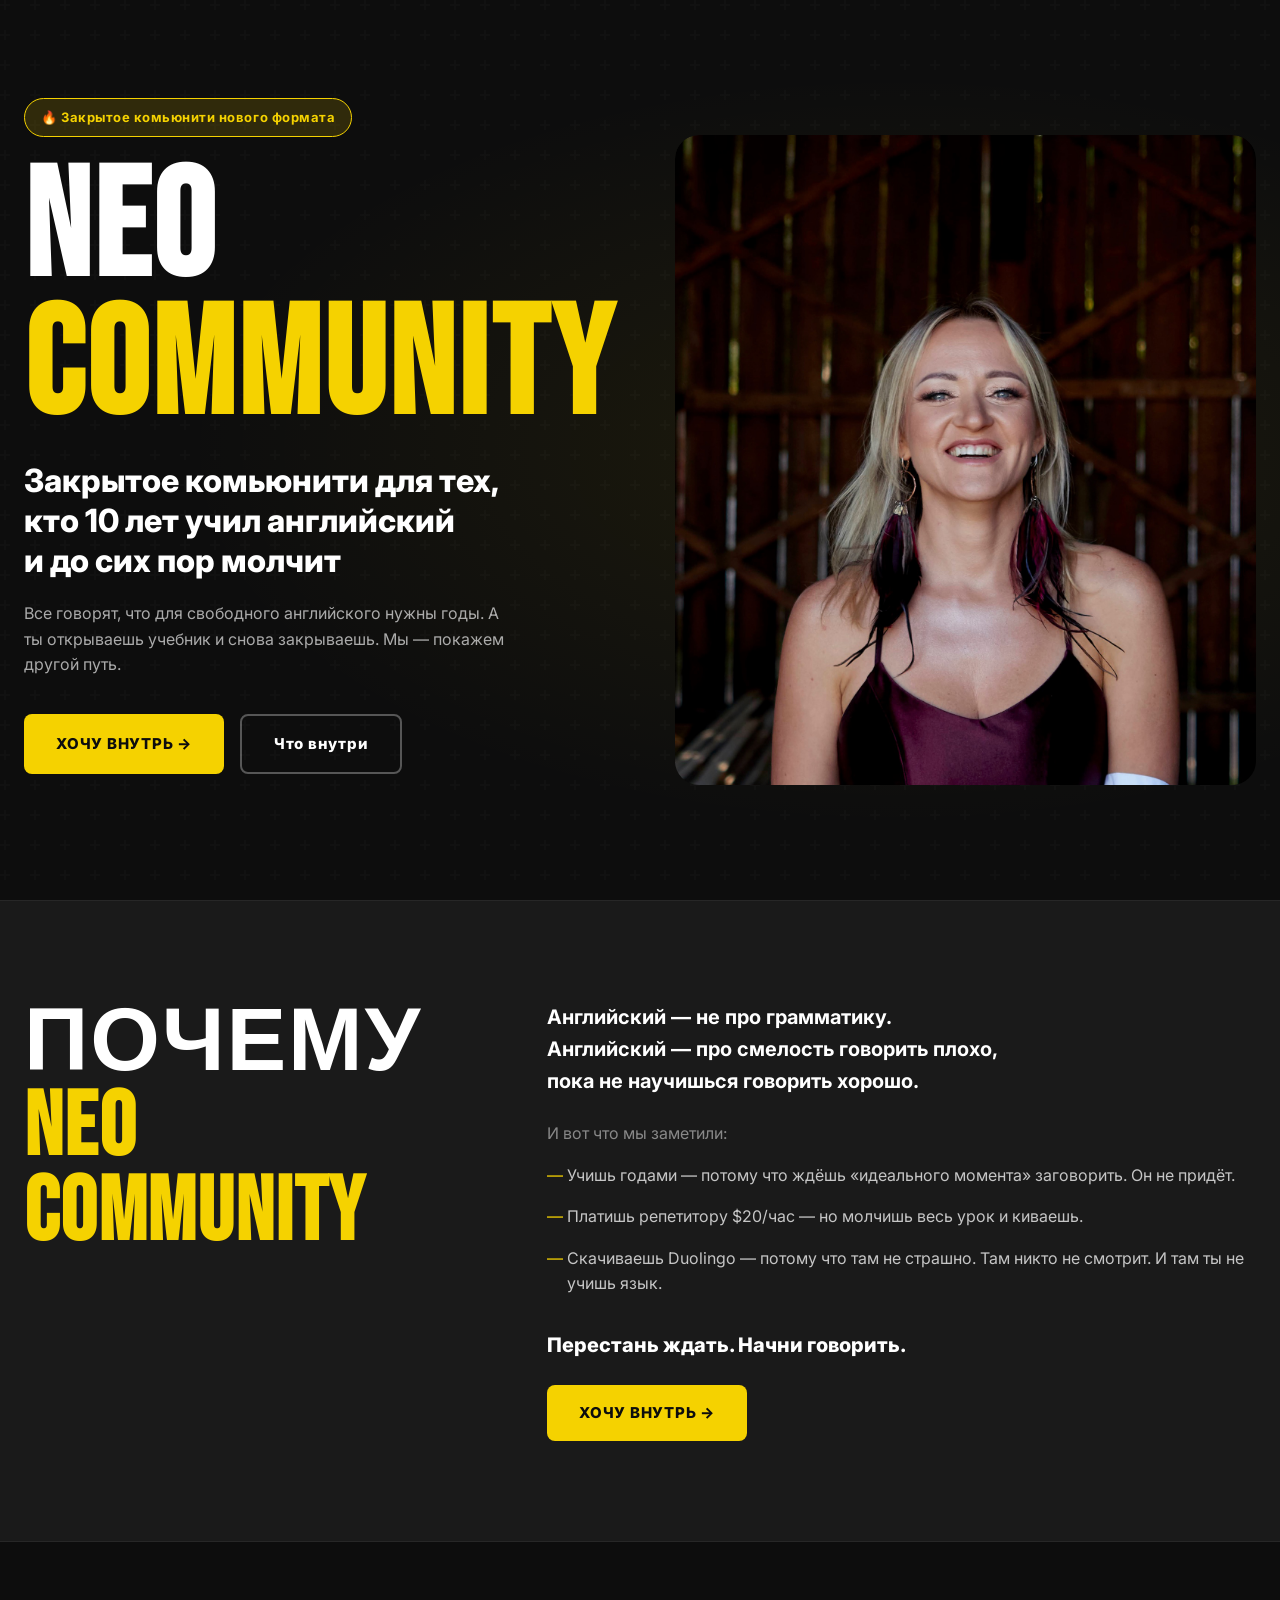
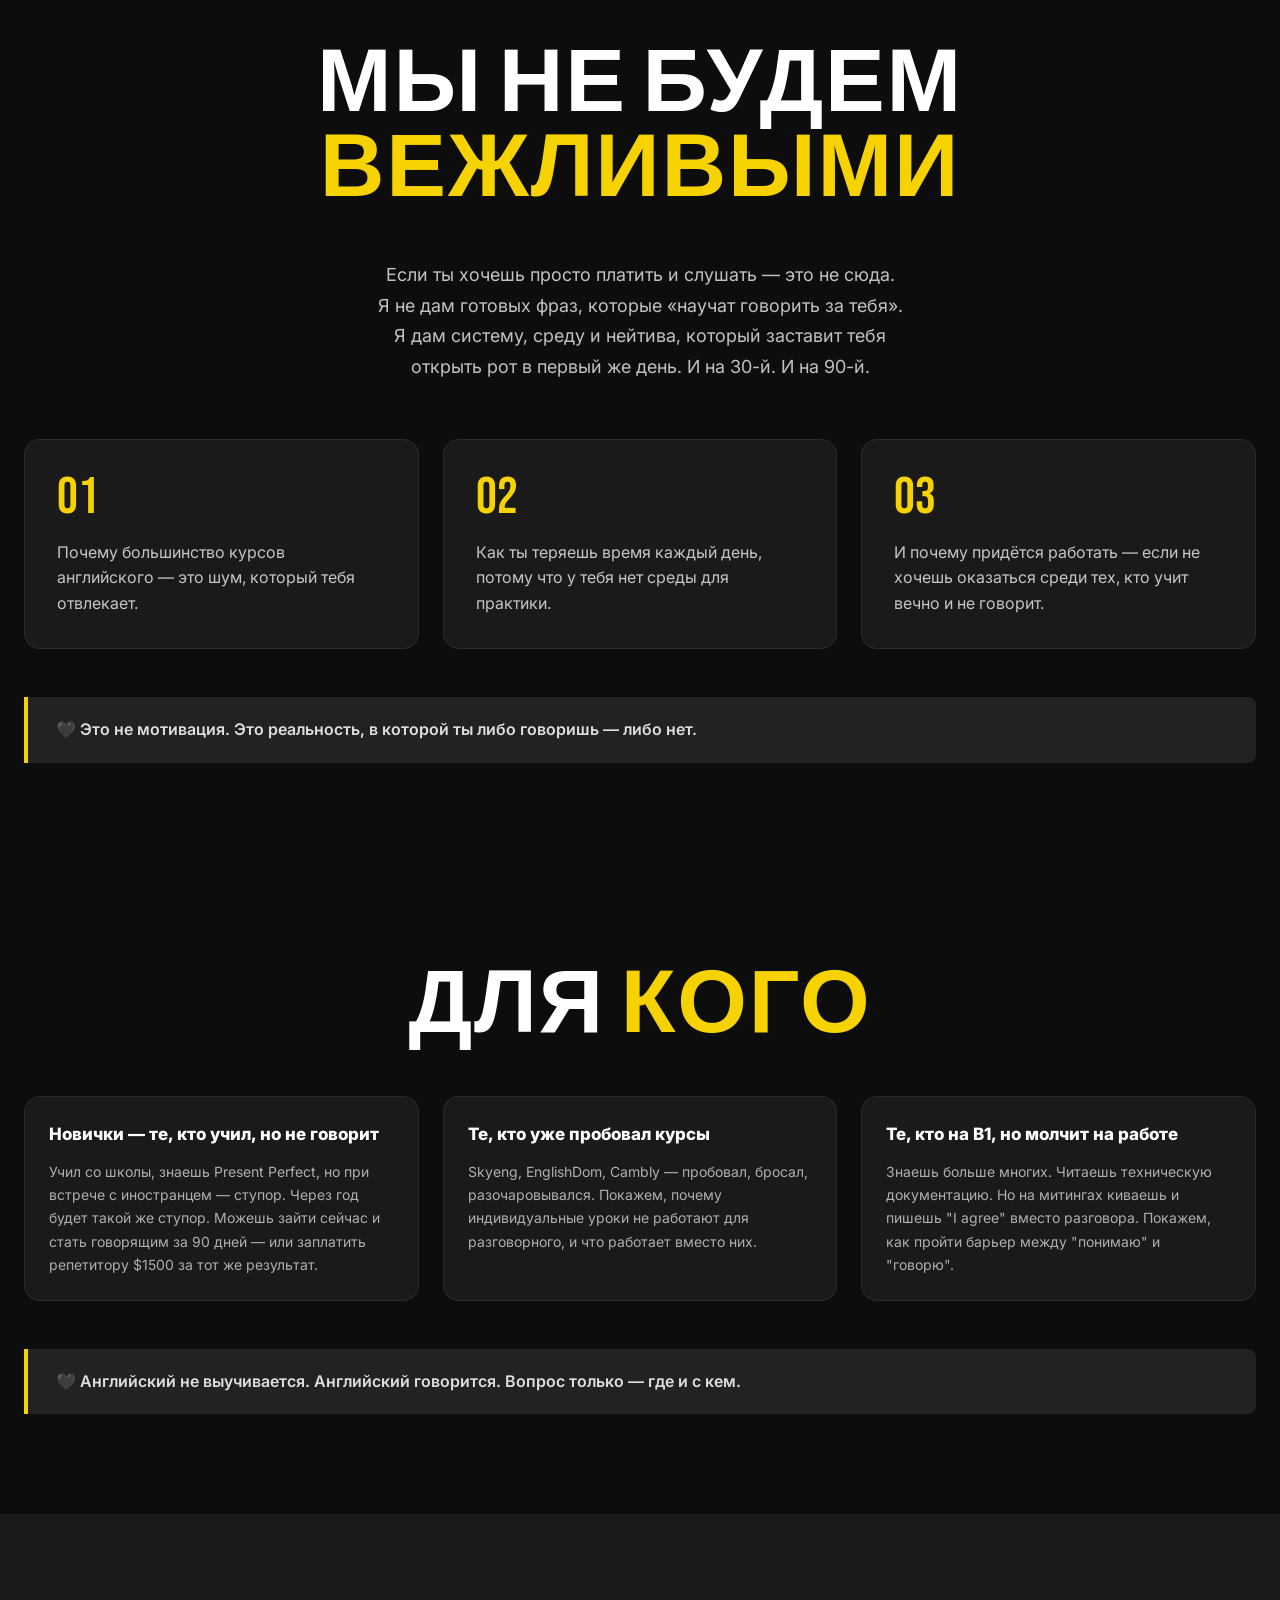
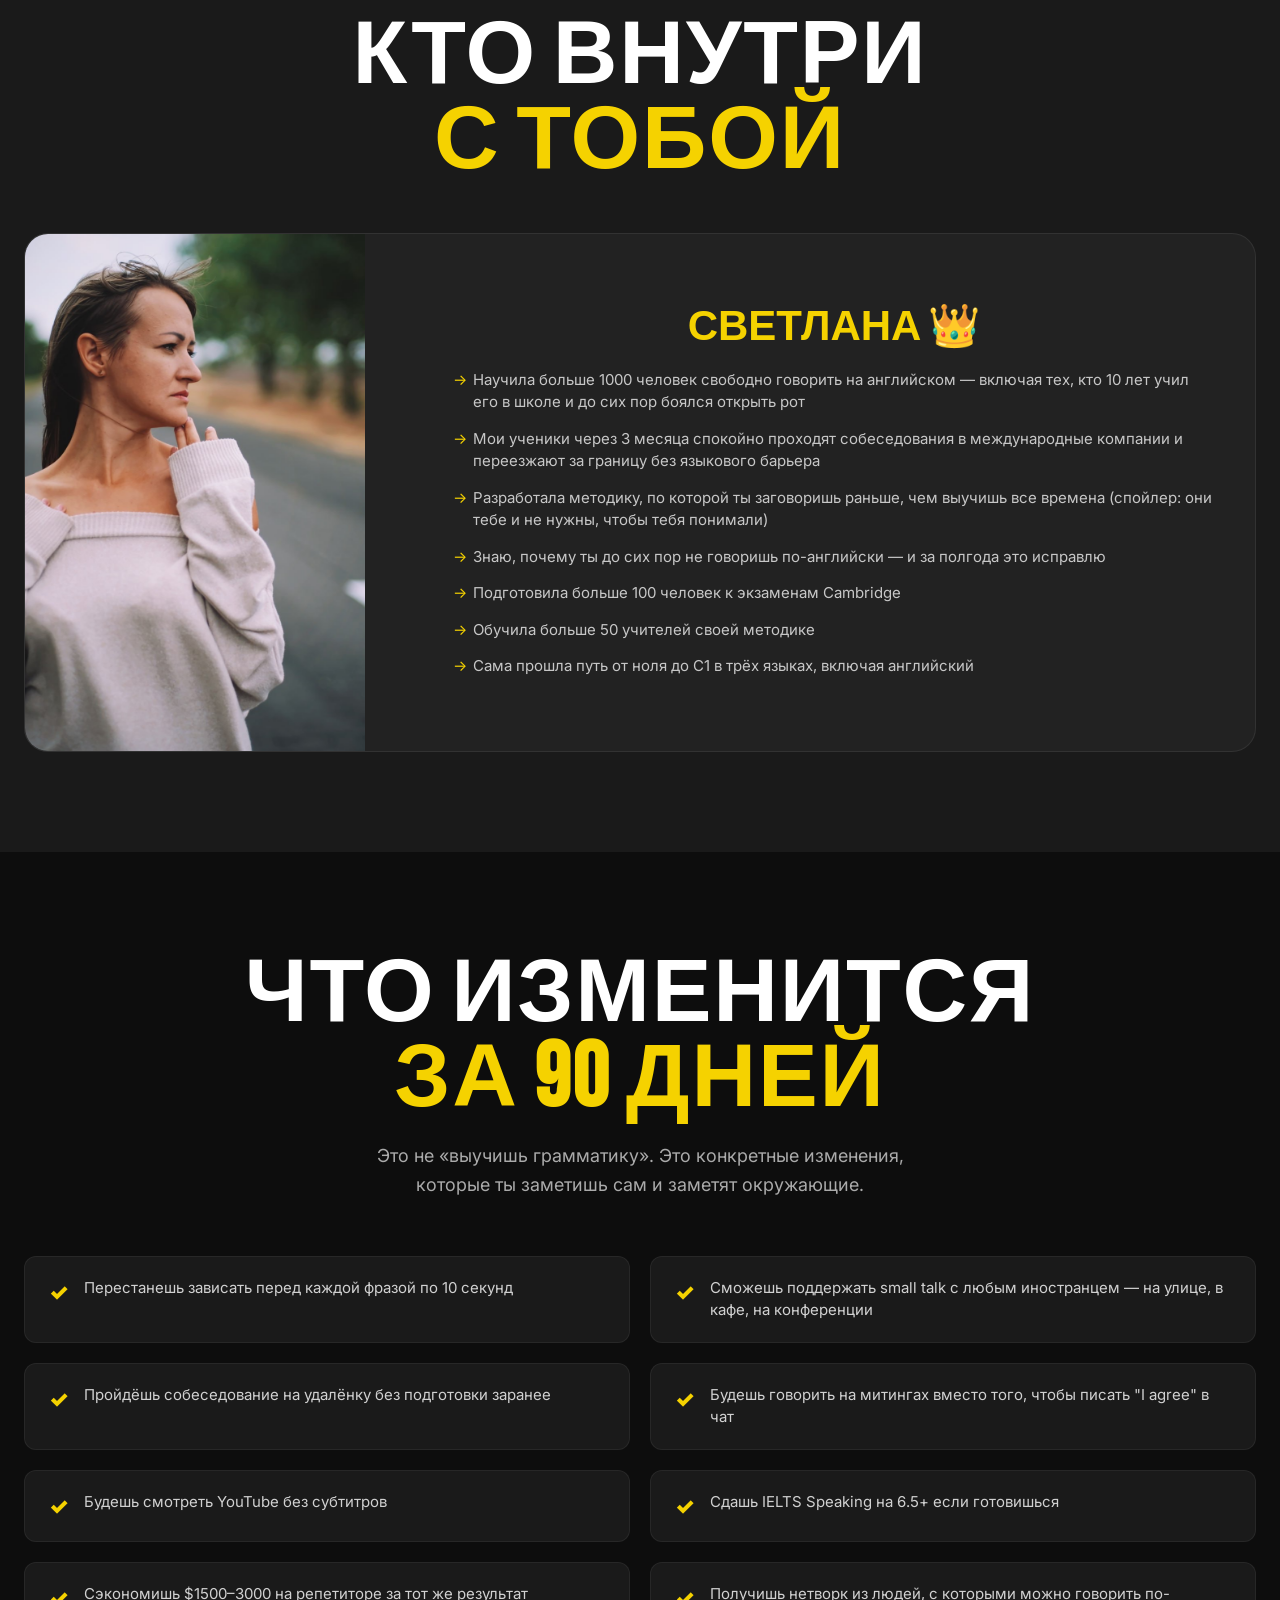
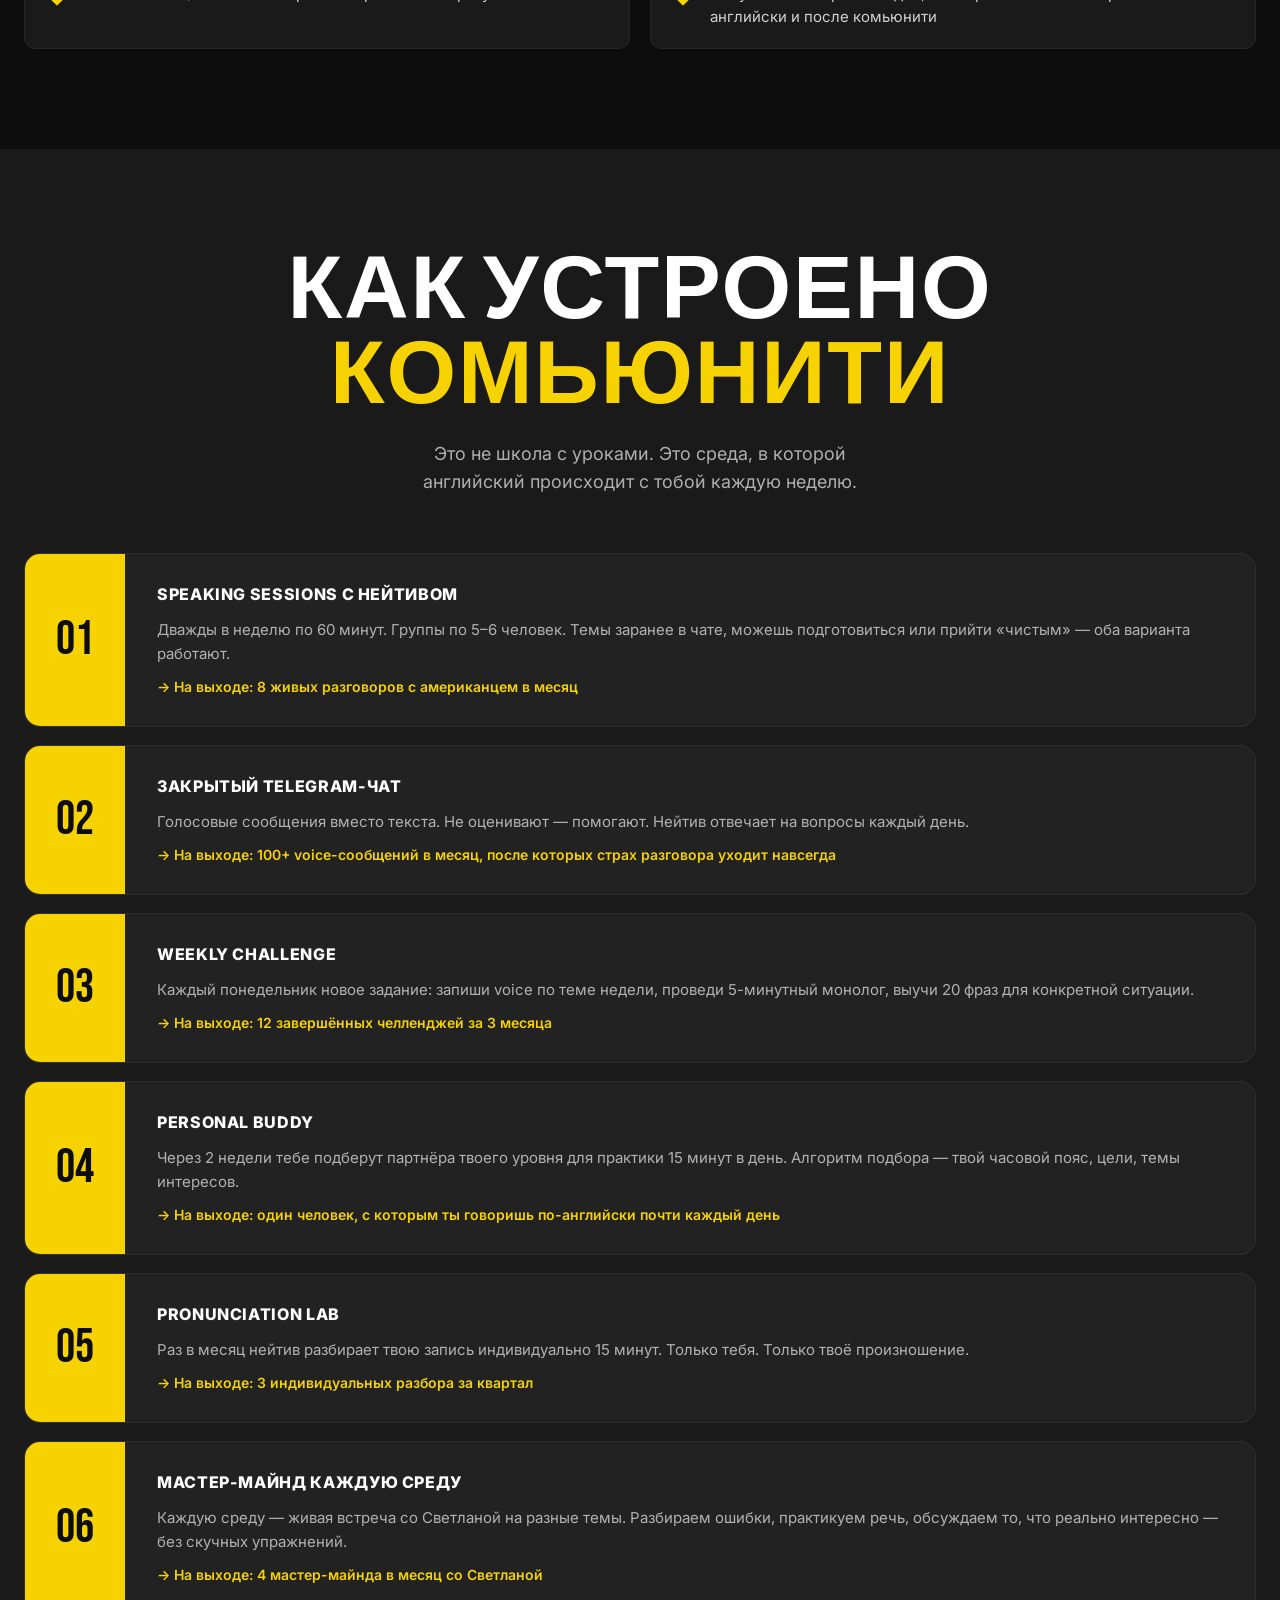
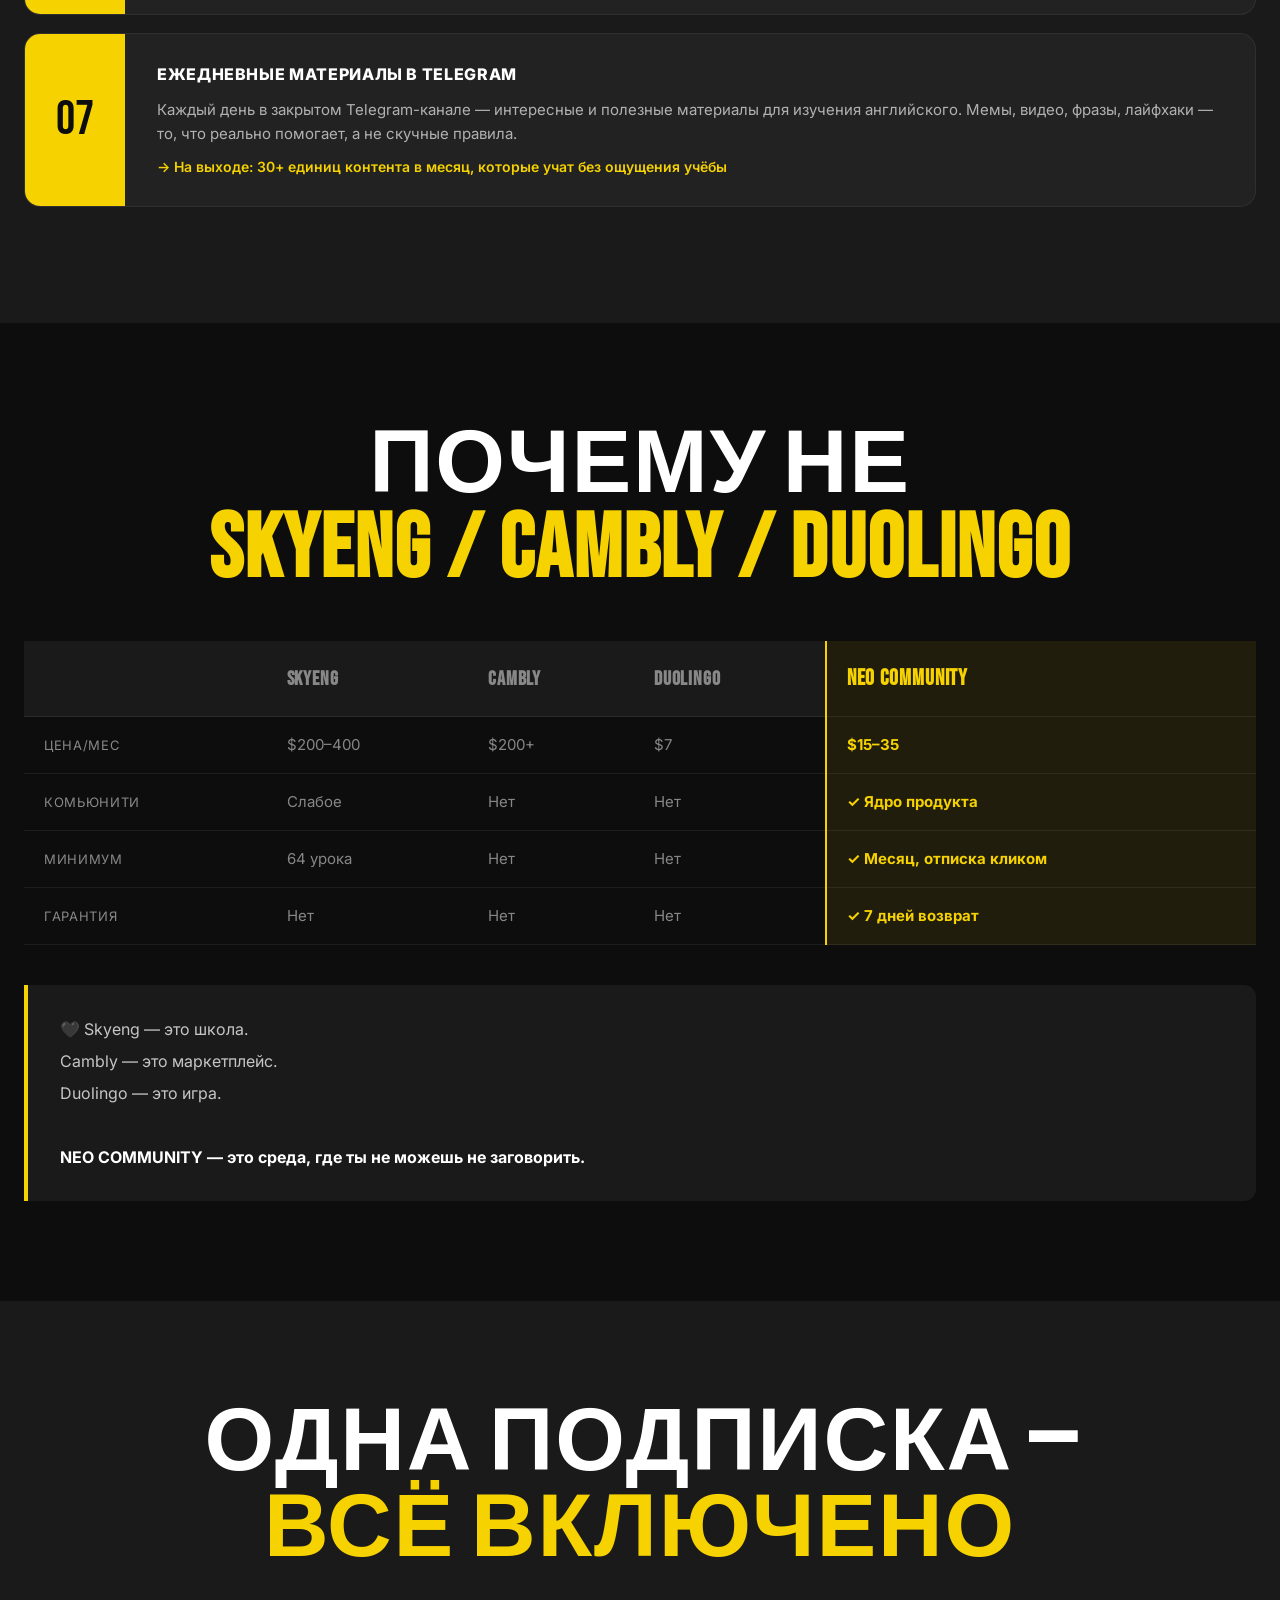
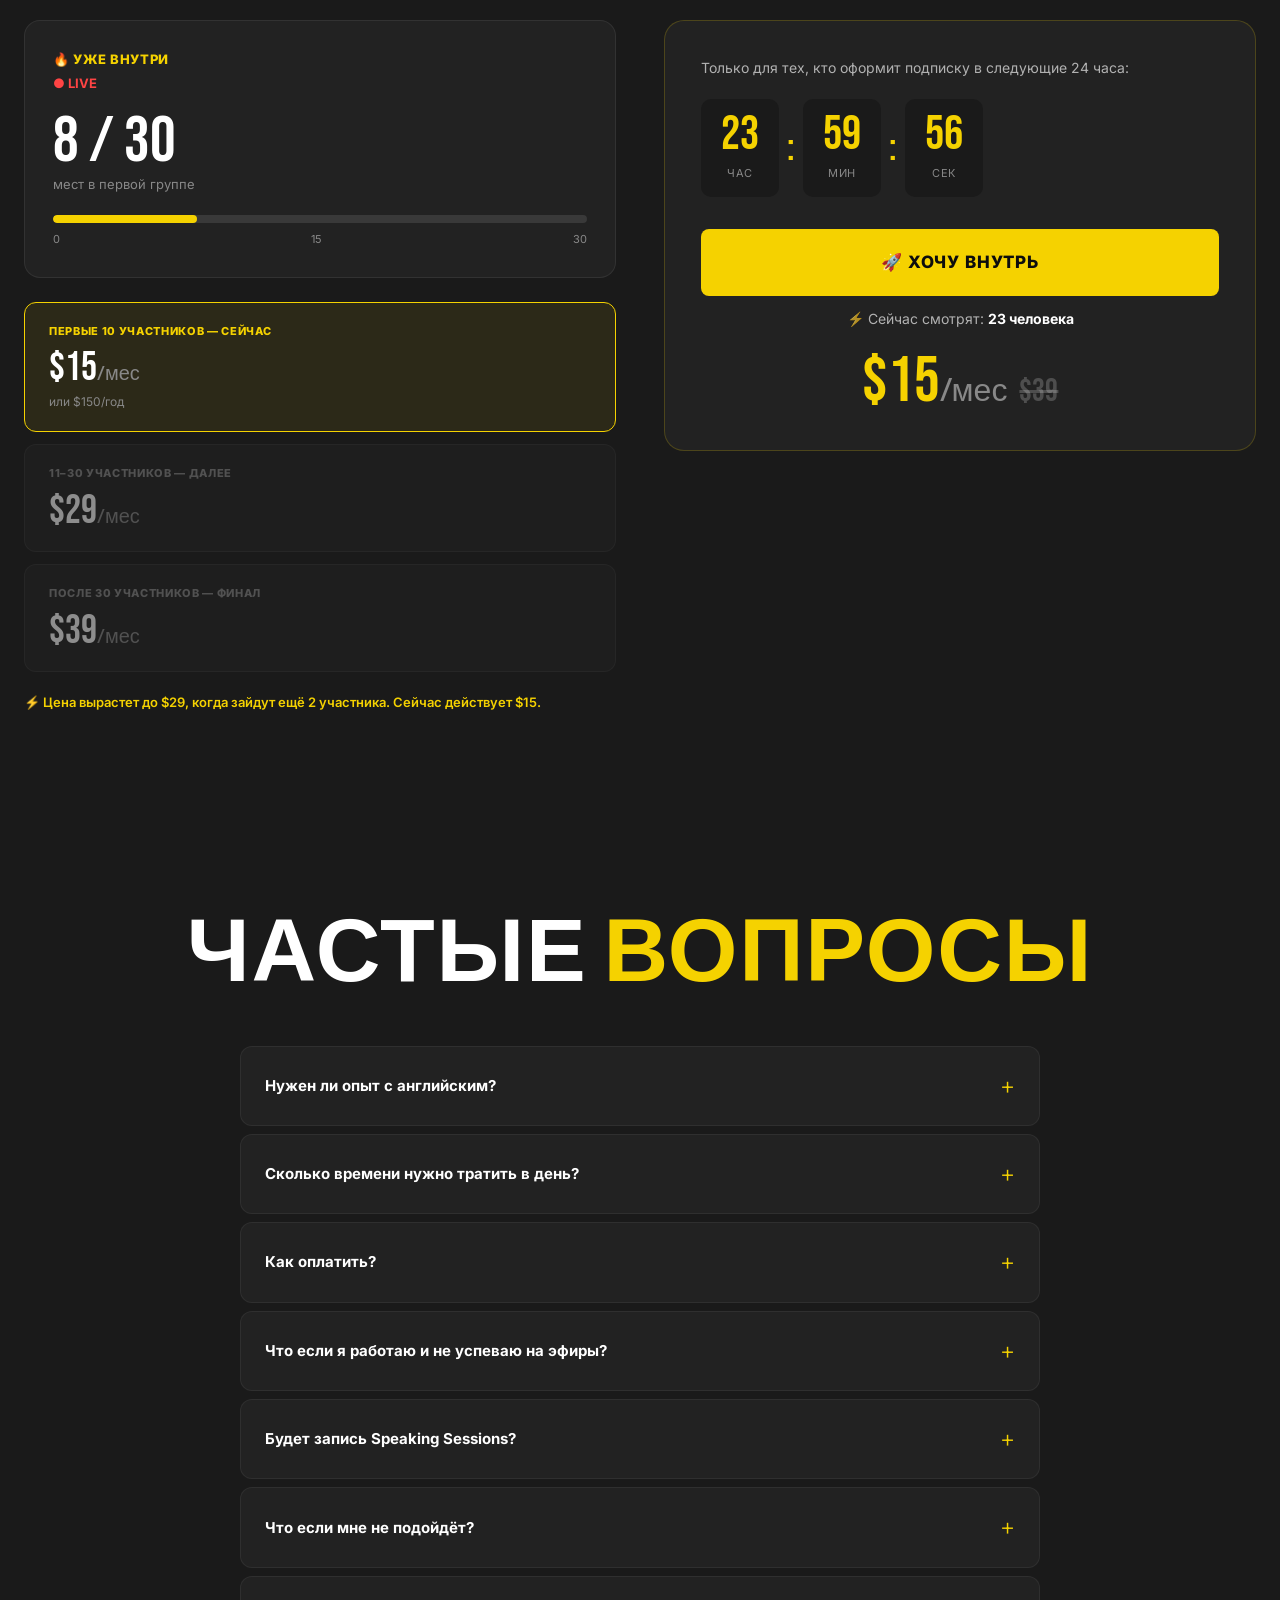
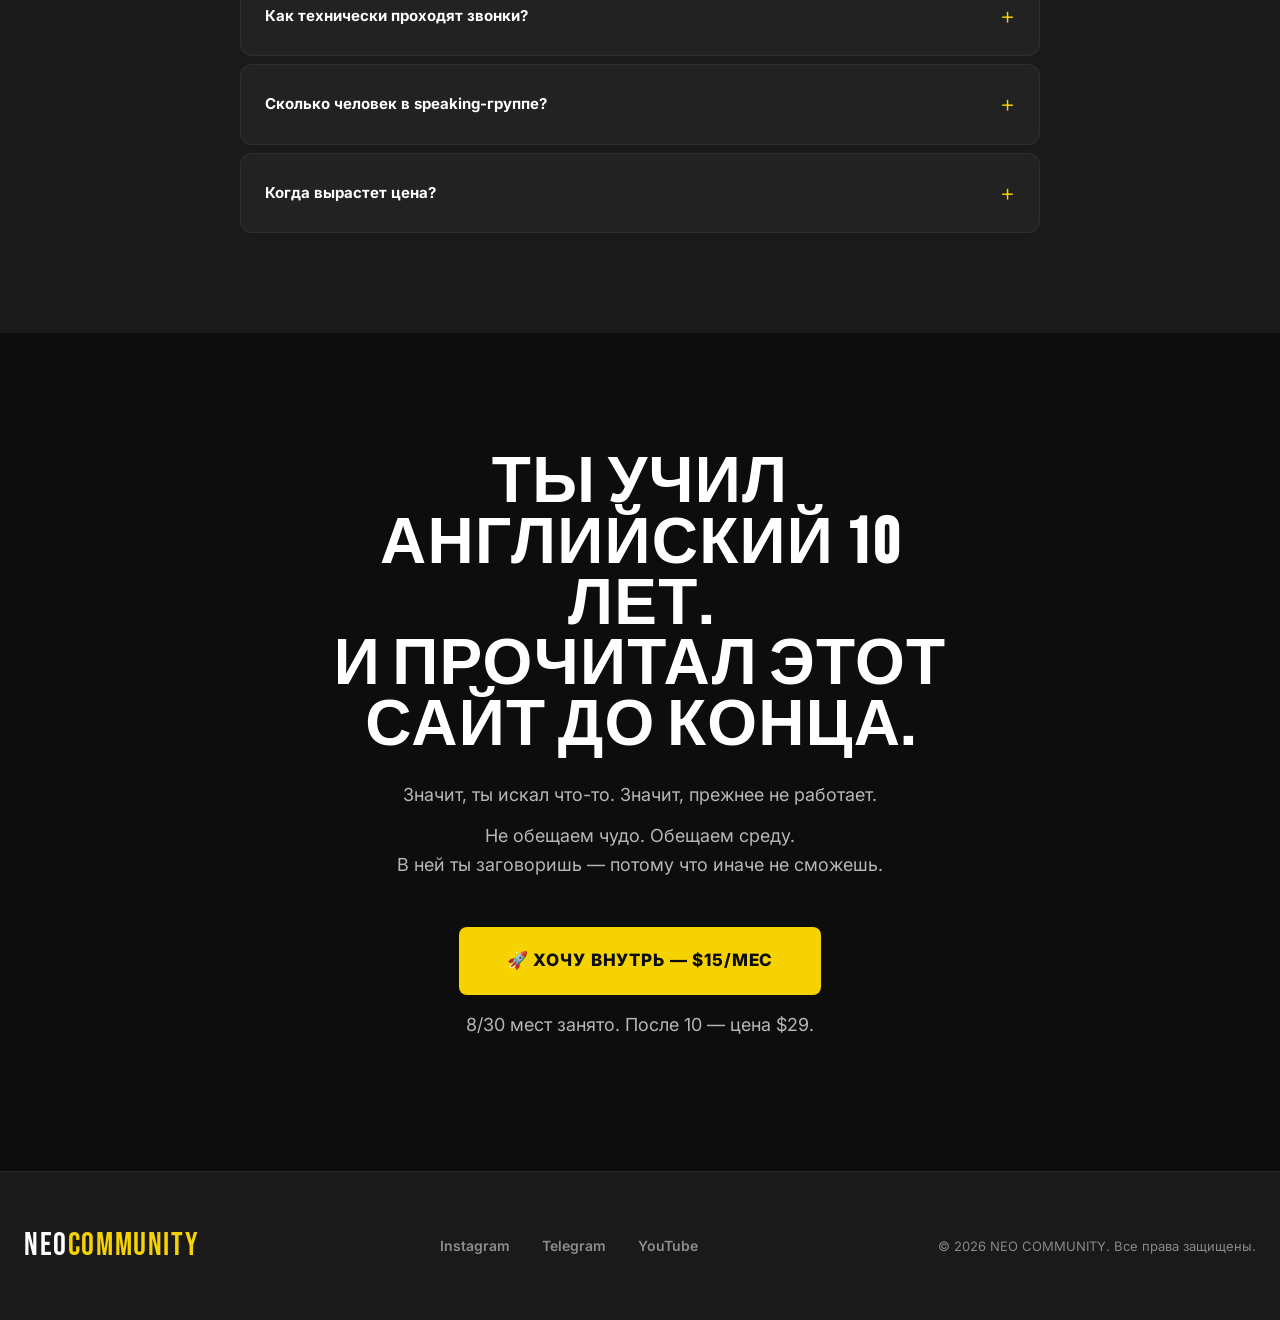
==== index.html @ 65fdc98b "first commit" ====
<!DOCTYPE html>
<html lang="ru">
<head>
  <meta charset="UTF-8" />
  <meta name="viewport" content="width=device-width, initial-scale=1.0" />
  <title>NEO COMMUNITY — Закрытое комьюнити</title>
  <link rel="preconnect" href="https://fonts.googleapis.com" />
  <link rel="preconnect" href="https://fonts.gstatic.com" crossorigin />
  <link href="https://fonts.googleapis.com/css2?family=Bebas+Neue&family=Inter:wght@400;500;600;700;800;900&display=swap" rel="stylesheet" />
  <link rel="stylesheet" href="style.css" />
</head>
<body>

<!-- ░░░ БЛОК 1 — HERO ░░░ -->
<section class="hero">
  <div class="container hero__inner">
    <div class="hero__left">
      <div class="badge badge--fire">🔥 Закрытое комьюнити нового формата</div>
      <h1 class="hero__title">NEO<br><span class="accent">COMMUNITY</span></h1>
      <p class="hero__sub">Закрытое комьюнити для тех,<br>кто 10 лет учил английский<br>и до сих пор молчит</p>
      <p class="hero__desc">Все говорят, что для свободного английского нужны годы. А ты открываешь учебник и снова закрываешь. Мы — покажем другой путь.</p>
      <div class="hero__btns">
        <a href="#price" class="btn btn--yellow">ХОЧУ ВНУТРЬ →</a>
        <a href="#program" class="btn btn--outline">Что внутри</a>
      </div>
    </div>
    <div class="hero__right">
      <div class="hero__photo-wrap">
        <img src="IMG_0169 2.JPG" alt="Фото" class="hero__photo" />
      </div>
    </div>
  </div>
</section>

<!-- ░░░ БЛОК 2 — МАНИФЕСТ ░░░ -->
<section class="manifest">
  <div class="container manifest__inner">
    <div class="manifest__title-col">
      <h2 class="section-title">ПОЧЕМУ<br><span class="accent">NEO<br>COMMUNITY</span></h2>
    </div>
    <div class="manifest__text-col">
      <p class="manifest__lead">Английский — не про грамматику.<br>Английский — про смелость говорить плохо,<br>пока не научишься говорить хорошо.</p>
      <p class="manifest__note">И вот что мы заметили:</p>
      <ul class="manifest__list">
        <li>Учишь годами — потому что ждёшь «идеального момента» заговорить. Он не придёт.</li>
        <li>Платишь репетитору $20/час — но молчишь весь урок и киваешь.</li>
        <li>Скачиваешь Duolingo — потому что там не страшно. Там никто не смотрит. И там ты не учишь язык.</li>
      </ul>
      <p class="manifest__cta-text">Перестань ждать. Начни говорить.</p>
      <a href="#price" class="btn btn--yellow">ХОЧУ ВНУТРЬ →</a>
    </div>
  </div>
</section>

<!-- ░░░ БЛОК 3 — МЫ НЕ БУДЕМ МЯГКИМИ ░░░ -->
<section class="hard">
  <div class="container">
    <h2 class="section-title center">МЫ НЕ БУДЕМ<br><span class="accent">ВЕЖЛИВЫМИ</span></h2>
    <p class="hard__sub">Если ты хочешь просто платить и слушать — это не сюда.<br>Я не дам готовых фраз, которые «научат говорить за тебя».<br>Я дам систему, среду и нейтива, который заставит тебя<br>открыть рот в первый же день. И на 30-й. И на 90-й.</p>
    <div class="cards-grid cards-grid--3">
      <div class="card card--dark">
        <span class="card__num">01</span>
        <p>Почему большинство курсов английского — это шум, который тебя отвлекает.</p>
      </div>
      <div class="card card--dark">
        <span class="card__num">02</span>
        <p>Как ты теряешь время каждый день, потому что у тебя нет среды для практики.</p>
      </div>
      <div class="card card--dark">
        <span class="card__num">03</span>
        <p>И почему придётся работать — если не хочешь оказаться среди тех, кто учит вечно и не говорит.</p>
      </div>
    </div>
    <div class="hard__footer">
      🖤 Это не мотивация. Это реальность, в которой ты либо говоришь — либо нет.
    </div>
  </div>
</section>

<!-- ░░░ БЛОК 4 — ДЛЯ КОГО ░░░ -->
<section class="for-who">
  <div class="container">
    <h2 class="section-title center">ДЛЯ <span class="accent">КОГО</span></h2>
    <div class="cards-grid cards-grid--3">
      <div class="card card--yellow-top">
        <div class="card__body">
          <h3>Новички — те, кто учил, но не говорит</h3>
          <p>Учил со школы, знаешь Present Perfect, но при встрече с иностранцем — ступор. Через год будет такой же ступор. Можешь зайти сейчас и стать говорящим за 90 дней — или заплатить репетитору $1500 за тот же результат.</p>
        </div>
      </div>
      <div class="card card--yellow-top">
        <div class="card__body">
          <h3>Те, кто уже пробовал курсы</h3>
          <p>Skyeng, EnglishDom, Cambly — пробовал, бросал, разочаровывался. Покажем, почему индивидуальные уроки не работают для разговорного, и что работает вместо них.</p>
        </div>
      </div>
      <div class="card card--yellow-top">
        <div class="card__body">
          <h3>Те, кто на B1, но молчит на работе</h3>
          <p>Знаешь больше многих. Читаешь техническую документацию. Но на митингах киваешь и пишешь "I agree" вместо разговора. Покажем, как пройти барьер между "понимаю" и "говорю".</p>
        </div>
      </div>
    </div>
    <div class="hard__footer">
      🖤 Английский не выучивается. Английский говорится. Вопрос только — где и с кем.
    </div>
  </div>
</section>

<!-- ░░░ БЛОК 5 — ОБ ОСНОВАТЕЛЯХ ░░░ -->
<section class="founders">
  <div class="container">
    <h2 class="section-title center">КТО ВНУТРИ<br><span class="accent">С ТОБОЙ</span></h2>
    <div class="founders__grid">
      <div class="founder-card">
        <div class="founder-card__photo">
          <img src="IMG_8345.JPG" alt="Светлана" style="width:100%;height:100%;object-fit:cover;object-position:center top;" />
        </div>
        <div class="founder-card__info">
          <h3>СВЕТЛАНА 👑</h3>
          <ul>
            <li>Научила больше 1000 человек свободно говорить на английском — включая тех, кто 10 лет учил его в школе и до сих пор боялся открыть рот</li>
            <li>Мои ученики через 3 месяца спокойно проходят собеседования в международные компании и переезжают за границу без языкового барьера</li>
            <li>Разработала методику, по которой ты заговоришь раньше, чем выучишь все времена (спойлер: они тебе и не нужны, чтобы тебя понимали)</li>
            <li>Знаю, почему ты до сих пор не говоришь по-английски — и за полгода это исправлю</li>
            <li>Подготовила больше 100 человек к экзаменам Cambridge</li>
            <li>Обучила больше 50 учителей своей методике</li>
            <li>Сама прошла путь от ноля до C1 в трёх языках, включая английский</li>
          </ul>
        </div>
      </div>
    </div>
  </div>
</section>

<!-- ░░░ БЛОК 6 — РЕЗУЛЬТАТЫ ░░░ -->
<section class="results">
  <div class="container">
    <h2 class="section-title center">ЧТО ИЗМЕНИТСЯ<br><span class="accent">ЗА 90 ДНЕЙ</span></h2>
    <p class="results__sub">Это не «выучишь грамматику». Это конкретные изменения,<br>которые ты заметишь сам и заметят окружающие.</p>
    <div class="checks-grid">
      <div class="check-item"><span class="check">✓</span><p>Перестанешь зависать перед каждой фразой по 10 секунд</p></div>
      <div class="check-item"><span class="check">✓</span><p>Сможешь поддержать small talk с любым иностранцем — на улице, в кафе, на конференции</p></div>
      <div class="check-item"><span class="check">✓</span><p>Пройдёшь собеседование на удалёнку без подготовки заранее</p></div>
      <div class="check-item"><span class="check">✓</span><p>Будешь говорить на митингах вместо того, чтобы писать "I agree" в чат</p></div>
      <div class="check-item"><span class="check">✓</span><p>Будешь смотреть YouTube без субтитров</p></div>
      <div class="check-item"><span class="check">✓</span><p>Сдашь IELTS Speaking на 6.5+ если готовишься</p></div>
      <div class="check-item"><span class="check">✓</span><p>Сэкономишь $1500–3000 на репетиторе за тот же результат</p></div>
      <div class="check-item"><span class="check">✓</span><p>Получишь нетворк из людей, с которыми можно говорить по-английски и после комьюнити</p></div>
    </div>
  </div>
</section>

<!-- ░░░ БЛОК 7 — ПРОГРАММА ░░░ -->
<section class="program" id="program">
  <div class="container">
    <h2 class="section-title center">КАК УСТРОЕНО<br><span class="accent">КОМЬЮНИТИ</span></h2>
    <p class="results__sub">Это не школа с уроками. Это среда, в которой<br>английский происходит с тобой каждую неделю.</p>
    <div class="program__list">
      <div class="program__item">
        <div class="program__num">01</div>
        <div class="program__body">
          <h3>SPEAKING SESSIONS С НЕЙТИВОМ</h3>
          <p>Дважды в неделю по 60 минут. Группы по 5–6 человек. Темы заранее в чате, можешь подготовиться или прийти «чистым» — оба варианта работают.</p>
          <span class="program__result">→ На выходе: 8 живых разговоров с американцем в месяц</span>
        </div>
      </div>
      <div class="program__item">
        <div class="program__num">02</div>
        <div class="program__body">
          <h3>ЗАКРЫТЫЙ TELEGRAM-ЧАТ</h3>
          <p>Голосовые сообщения вместо текста. Не оценивают — помогают. Нейтив отвечает на вопросы каждый день.</p>
          <span class="program__result">→ На выходе: 100+ voice-сообщений в месяц, после которых страх разговора уходит навсегда</span>
        </div>
      </div>
      <div class="program__item">
        <div class="program__num">03</div>
        <div class="program__body">
          <h3>WEEKLY CHALLENGE</h3>
          <p>Каждый понедельник новое задание: запиши voice по теме недели, проведи 5-минутный монолог, выучи 20 фраз для конкретной ситуации.</p>
          <span class="program__result">→ На выходе: 12 завершённых челленджей за 3 месяца</span>
        </div>
      </div>
      <div class="program__item">
        <div class="program__num">04</div>
        <div class="program__body">
          <h3>PERSONAL BUDDY</h3>
          <p>Через 2 недели тебе подберут партнёра твоего уровня для практики 15 минут в день. Алгоритм подбора — твой часовой пояс, цели, темы интересов.</p>
          <span class="program__result">→ На выходе: один человек, с которым ты говоришь по-английски почти каждый день</span>
        </div>
      </div>
      <div class="program__item">
        <div class="program__num">05</div>
        <div class="program__body">
          <h3>PRONUNCIATION LAB</h3>
          <p>Раз в месяц нейтив разбирает твою запись индивидуально 15 минут. Только тебя. Только твоё произношение.</p>
          <span class="program__result">→ На выходе: 3 индивидуальных разбора за квартал</span>
        </div>
      </div>
      <div class="program__item">
        <div class="program__num">06</div>
        <div class="program__body">
          <h3>МАСТЕР-МАЙНД КАЖДУЮ СРЕДУ</h3>
          <p>Каждую среду — живая встреча со Светланой на разные темы. Разбираем ошибки, практикуем речь, обсуждаем то, что реально интересно — без скучных упражнений.</p>
          <span class="program__result">→ На выходе: 4 мастер-майнда в месяц со Светланой</span>
        </div>
      </div>
      <div class="program__item">
        <div class="program__num">07</div>
        <div class="program__body">
          <h3>ЕЖЕДНЕВНЫЕ МАТЕРИАЛЫ В TELEGRAM</h3>
          <p>Каждый день в закрытом Telegram-канале — интересные и полезные материалы для изучения английского. Мемы, видео, фразы, лайфхаки — то, что реально помогает, а не скучные правила.</p>
          <span class="program__result">→ На выходе: 30+ единиц контента в месяц, которые учат без ощущения учёбы</span>
        </div>
      </div>
    </div>
  </div>
</section>

<!-- ░░░ БЛОК 8 — СРАВНЕНИЕ ░░░ -->
<section class="compare">
  <div class="container">
    <h2 class="section-title center">ПОЧЕМУ НЕ<br><span class="accent">SKYENG / CAMBLY / DUOLINGO</span></h2>
    <div class="compare__table-wrap">
      <table class="compare__table">
        <thead>
          <tr>
            <th></th>
            <th>Skyeng</th>
            <th>Cambly</th>
            <th>Duolingo</th>
            <th class="highlight">NEO COMMUNITY</th>
          </tr>
        </thead>
        <tbody>
          <tr>
            <td>Цена/мес</td>
            <td>$200–400</td>
            <td>$200+</td>
            <td>$7</td>
            <td class="highlight">$15–35</td>
          </tr>
          <tr>
            <td>Комьюнити</td>
            <td>Слабое</td>
            <td>Нет</td>
            <td>Нет</td>
            <td class="highlight">✓ Ядро продукта</td>
          </tr>
          <tr>
            <td>Минимум</td>
            <td>64 урока</td>
            <td>Нет</td>
            <td>Нет</td>
            <td class="highlight">✓ Месяц, отписка кликом</td>
          </tr>
          <tr>
            <td>Гарантия</td>
            <td>Нет</td>
            <td>Нет</td>
            <td>Нет</td>
            <td class="highlight">✓ 7 дней возврат</td>
          </tr>
        </tbody>
      </table>
    </div>
    <div class="compare__note">
      🖤 Skyeng — это школа.<br>
      Cambly — это маркетплейс.<br>
      Duolingo — это игра.<br><br>
      <strong>NEO COMMUNITY — это среда, где ты не можешь не заговорить.</strong>
    </div>
  </div>
</section>

<!-- ░░░ БЛОК 9 — ЦЕНА ░░░ -->
<section class="price" id="price">
  <div class="container">
    <h2 class="section-title center">ОДНА ПОДПИСКА —<br><span class="accent">ВСЁ ВКЛЮЧЕНО</span></h2>
    <div class="price__inner">
      <div class="price__left">
        <div class="price__live">
          <div class="price__fire">🔥 УЖЕ ВНУТРИ</div>
          <div class="live-dot">● LIVE</div>
          <div class="price__counter">8 / 30</div>
          <div class="price__counter-label">мест в первой группе</div>
          <div class="progress-bar">
            <div class="progress-bar__fill" style="width:27%"></div>
          </div>
          <div class="progress-bar__labels"><span>0</span><span>15</span><span>30</span></div>
        </div>
        <div class="price__tiers">
          <div class="tier tier--active">
            <div class="tier__badge">ПЕРВЫЕ 10 УЧАСТНИКОВ — СЕЙЧАС</div>
            <div class="tier__price">$15<span>/мес</span></div>
            <div class="tier__alt">или $150/год</div>
          </div>
          <div class="tier tier--next">
            <div class="tier__badge">11–30 УЧАСТНИКОВ — ДАЛЕЕ</div>
            <div class="tier__price">$29<span>/мес</span></div>
          </div>
          <div class="tier tier--last">
            <div class="tier__badge">ПОСЛЕ 30 УЧАСТНИКОВ — ФИНАЛ</div>
            <div class="tier__price">$39<span>/мес</span></div>
          </div>
        </div>
        <p class="price__urgency">⚡ Цена вырастет до $29, когда зайдут ещё 2 участника. Сейчас действует $15.</p>
      </div>
      <div class="price__right">
        <div class="price__timer-box">
          <p>Только для тех, кто оформит подписку в следующие 24 часа:</p>
          <div class="timer" id="timer">
            <div class="timer__unit"><span id="t-hours">23</span><small>Час</small></div>
            <div class="timer__sep">:</div>
            <div class="timer__unit"><span id="t-min">59</span><small>Мин</small></div>
            <div class="timer__sep">:</div>
            <div class="timer__unit"><span id="t-sec">59</span><small>Сек</small></div>
          </div>
          <a href="#" class="btn btn--yellow btn--lg">🚀 ХОЧУ ВНУТРЬ</a>
          <p class="price__watchers">⚡ Сейчас смотрят: <strong>23 человека</strong></p>
          <div class="price__big">$15<span>/мес</span><del>$39</del></div>
        </div>
      </div>
    </div>
  </div>
</section>


<!-- ░░░ БЛОК 11 — FAQ ░░░ -->
<section class="faq">
  <div class="container">
    <h2 class="section-title center">ЧАСТЫЕ <span class="accent">ВОПРОСЫ</span></h2>
    <div class="faq__list">
      <details class="faq__item">
        <summary>Нужен ли опыт с английским?</summary>
        <p>Минимальный уровень — A1 (знаешь алфавит и базовые слова).</p>
      </details>
      <details class="faq__item">
        <summary>Сколько времени нужно тратить в день?</summary>
        <p>Минимум — 20–30 минут. Комфортно — 45–60 минут.</p>
      </details>
      <details class="faq__item">
        <summary>Как оплатить?</summary>
        <p>Наш сервис принимает оплату с любой карты — Visa, Mastercard, независимо от страны. Также доступны PayPal и крипта (USDT).</p>
      </details>
      <details class="faq__item">
        <summary>Что если я работаю и не успеваю на эфиры?</summary>
        <p>Все Speaking Sessions записываются. Также есть асинхронная практика в чате — голосовые сообщения в любое удобное время.</p>
      </details>
      <details class="faq__item">
        <summary>Будет запись Speaking Sessions?</summary>
        <p>Да, все записи доступны в закрытом архиве в течение 30 дней после эфира.</p>
      </details>
      <details class="faq__item">
        <summary>Что если мне не подойдёт?</summary>
        <p>Возвращаем деньги в течение 7 дней без вопросов. Просто напиши в поддержку.</p>
      </details>
      <details class="faq__item">
        <summary>Как технически проходят звонки?</summary>
        <p>Zoom. Ссылка приходит в Telegram-чат за 15 минут до начала.</p>
      </details>
      <details class="faq__item">
        <summary>Сколько человек в speaking-группе?</summary>
        <p>5–6 человек. Специально небольшая группа, чтобы каждый говорил, а не слушал.</p>
      </details>
      <details class="faq__item">
        <summary>Когда вырастет цена?</summary>
        <p>Когда наберётся 10 участников. Сейчас 8/10. После этого цена вырастет с $15 до $29.</p>
      </details>
    </div>
  </div>
</section>

<!-- ░░░ БЛОК 12 — ФИНАЛЬНЫЙ CTA ░░░ -->
<section class="final-cta">
  <div class="container final-cta__inner">
    <h2 class="section-title">ТЫ УЧИЛ АНГЛИЙСКИЙ 10 ЛЕТ.<br>И ПРОЧИТАЛ ЭТОТ САЙТ ДО КОНЦА.</h2>
    <p>Значит, ты искал что-то. Значит, прежнее не работает.</p>
    <p>Не обещаем чудо. Обещаем среду.<br>В ней ты заговоришь — потому что иначе не сможешь.</p>
    <a href="#" class="btn btn--yellow btn--lg">🚀 ХОЧУ ВНУТРЬ — $15/МЕС</a>
    <p class="final-cta__note">8/30 мест занято. После 10 — цена $29.</p>
  </div>
</section>

<!-- ░░░ FOOTER ░░░ -->
<footer class="footer">
  <div class="container footer__inner">
    <div class="footer__brand">NEO<span class="accent">COMMUNITY</span></div>
    <div class="footer__links">
      <a href="#">Instagram</a>
      <a href="#">Telegram</a>
      <a href="#">YouTube</a>
    </div>
    <p class="footer__copy">© 2026 NEO COMMUNITY. Все права защищены.</p>
  </div>
</footer>

<script src="script.js"></script>
</body>
</html>
---- style.css ----
/* ── RESET & BASE ─────────────────────────────────────────── */
*, *::before, *::after { box-sizing: border-box; margin: 0; padding: 0; }

:root {
  --yellow: #F5D200;
  --yellow-dark: #D4B800;
  --black: #0D0D0D;
  --dark: #141414;
  --dark2: #1A1A1A;
  --dark3: #222222;
  --white: #FFFFFF;
  --gray: #888888;
  --red: #E63535;
}

html { scroll-behavior: smooth; }

body {
  background: var(--black);
  color: var(--white);
  font-family: 'Inter', sans-serif;
  font-size: 16px;
  line-height: 1.6;
  overflow-x: hidden;
}

.container {
  max-width: 1280px;
  margin: 0 auto;
  padding: 0 24px;
}

section { padding: 100px 0; }

/* ── TYPOGRAPHY ───────────────────────────────────────────── */
.section-title {
  font-family: 'Bebas Neue', sans-serif;
  font-size: clamp(52px, 7vw, 96px);
  line-height: 0.95;
  letter-spacing: 0.02em;
  color: var(--white);
  margin-bottom: 48px;
}
.section-title.center { text-align: center; }
.accent { color: var(--yellow); }

/* ── BUTTONS ──────────────────────────────────────────────── */
.btn {
  display: inline-flex;
  align-items: center;
  gap: 8px;
  padding: 16px 32px;
  border-radius: 8px;
  font-weight: 800;
  font-size: 15px;
  letter-spacing: 0.05em;
  text-decoration: none;
  cursor: pointer;
  border: none;
  transition: transform 0.15s, box-shadow 0.15s;
}
.btn:hover { transform: translateY(-2px); box-shadow: 0 8px 24px rgba(245,210,0,0.3); }
.btn--yellow { background: var(--yellow); color: var(--black); }
.btn--outline { background: transparent; color: var(--white); border: 2px solid rgba(255,255,255,0.3); }
.btn--outline:hover { border-color: var(--yellow); color: var(--yellow); box-shadow: none; }
.btn--lg { padding: 20px 48px; font-size: 17px; }

/* ── BADGE ────────────────────────────────────────────────── */
.badge {
  display: inline-block;
  padding: 8px 16px;
  border-radius: 100px;
  font-size: 13px;
  font-weight: 700;
  letter-spacing: 0.04em;
  margin-bottom: 24px;
}
.badge--fire { background: rgba(245,210,0,0.15); border: 1px solid var(--yellow); color: var(--yellow); }

/* ── HERO ─────────────────────────────────────────────────── */
.hero {
  min-height: 100vh;
  display: flex;
  align-items: center;
  padding: 80px 0 60px;
  background: radial-gradient(ellipse 80% 60% at 70% 50%, rgba(245,210,0,0.07) 0%, transparent 70%), var(--black);
  position: relative;
  overflow: hidden;
}
.hero::before {
  content: '';
  position: absolute;
  inset: 0;
  background: url("data:image/svg+xml,%3Csvg width='60' height='60' viewBox='0 0 60 60' xmlns='http://www.w3.org/2000/svg'%3E%3Cg fill='none' fill-rule='evenodd'%3E%3Cg fill='%23ffffff' fill-opacity='0.015'%3E%3Cpath d='M36 34v-4h-2v4h-4v2h4v4h2v-4h4v-2h-4zm0-30V0h-2v4h-4v2h4v4h2V6h4V4h-4zM6 34v-4H4v4H0v2h4v4h2v-4h4v-2H6zM6 4V0H4v4H0v2h4v4h2V6h4V4H6z'/%3E%3C/g%3E%3C/g%3E%3C/svg%3E");
  opacity: 1;
}

.hero__inner {
  display: grid;
  grid-template-columns: 1fr 1fr;
  gap: 60px;
  align-items: center;
  position: relative;
  z-index: 1;
}

.hero__title {
  font-family: 'Bebas Neue', sans-serif;
  font-size: clamp(80px, 12vw, 160px);
  line-height: 0.9;
  letter-spacing: 0.02em;
  margin-bottom: 24px;
}

.hero__sub {
  font-size: clamp(22px, 3vw, 32px);
  font-weight: 800;
  line-height: 1.25;
  margin-bottom: 20px;
  color: var(--white);
}

.hero__desc {
  color: rgba(255,255,255,0.65);
  font-size: 16px;
  margin-bottom: 36px;
  max-width: 480px;
}

.hero__btns { display: flex; gap: 16px; flex-wrap: wrap; margin-bottom: 48px; }

.hero__stats {
  display: flex;
  gap: 48px;
}
.stat { display: flex; flex-direction: column; gap: 4px; }
.stat__num {
  font-family: 'Bebas Neue', sans-serif;
  font-size: 36px;
  color: var(--yellow);
  line-height: 1;
}
.stat__label { font-size: 12px; color: var(--gray); text-transform: uppercase; letter-spacing: 0.05em; }

.hero__photo-wrap {
  border-radius: 24px;
  overflow: hidden;
  max-height: 650px;
  display: flex;
  align-items: flex-start;
}
.hero__photo {
  width: 100%;
  height: 100%;
  object-fit: cover;
  object-position: center top;
  border-radius: 24px;
  display: block;
}

/* ── MANIFEST ─────────────────────────────────────────────── */
.manifest {
  background: var(--dark2);
  border-top: 1px solid rgba(255,255,255,0.06);
  border-bottom: 1px solid rgba(255,255,255,0.06);
}
.manifest__inner {
  display: grid;
  grid-template-columns: 1fr 1.6fr;
  gap: 80px;
  align-items: start;
}
.manifest__lead {
  font-size: 20px;
  font-weight: 700;
  margin-bottom: 24px;
  color: var(--white);
}
.manifest__note { color: var(--gray); margin-bottom: 16px; }
.manifest__list {
  list-style: none;
  margin-bottom: 32px;
  display: flex;
  flex-direction: column;
  gap: 16px;
}
.manifest__list li {
  padding-left: 20px;
  position: relative;
  color: rgba(255,255,255,0.75);
}
.manifest__list li::before {
  content: '—';
  position: absolute;
  left: 0;
  color: var(--yellow);
}
.manifest__cta-text { font-size: 20px; font-weight: 800; margin-bottom: 24px; }

/* ── HARD ─────────────────────────────────────────────────── */
.hard__sub {
  text-align: center;
  max-width: 700px;
  margin: 0 auto 56px;
  font-size: 18px;
  color: rgba(255,255,255,0.75);
  line-height: 1.7;
}
.hard__footer {
  margin-top: 48px;
  background: var(--dark3);
  border-left: 4px solid var(--yellow);
  padding: 20px 28px;
  font-weight: 600;
  border-radius: 0 8px 8px 0;
  color: rgba(255,255,255,0.85);
}

/* ── CARDS ────────────────────────────────────────────────── */
.cards-grid {
  display: grid;
  gap: 24px;
}
.cards-grid--3 { grid-template-columns: repeat(3, 1fr); }
.cards-grid--2 { grid-template-columns: repeat(2, 1fr); }

.card {
  border-radius: 16px;
  overflow: hidden;
  transition: transform 0.2s;
}
.card:hover { transform: translateY(-4px); }

.card--dark {
  background: var(--dark2);
  border: 1px solid rgba(255,255,255,0.07);
  padding: 32px;
  display: flex;
  flex-direction: column;
  gap: 16px;
}
.card__num {
  font-family: 'Bebas Neue', sans-serif;
  font-size: 52px;
  color: var(--yellow);
  line-height: 1;
}
.card--dark p { color: rgba(255,255,255,0.75); font-size: 16px; line-height: 1.6; }

.card--yellow-top { background: var(--dark2); border: 1px solid rgba(255,255,255,0.07); }
.card__img {
  height: 180px;
  background: var(--dark3);
  position: relative;
  overflow: hidden;
}
.card__img::after {
  content: '';
  position: absolute;
  inset: 0;
  background: linear-gradient(135deg, rgba(245,210,0,0.15) 0%, transparent 60%);
}
.card__img--1 { background: linear-gradient(135deg, #1a1a2e, #16213e); }
.card__img--2 { background: linear-gradient(135deg, #0f3460, #1a1a2e); }
.card__img--3 { background: linear-gradient(135deg, #16213e, #0f3460); }
.card__body { padding: 24px; }
.card__body h3 { font-size: 17px; font-weight: 800; margin-bottom: 12px; }
.card__body p { color: rgba(255,255,255,0.65); font-size: 14px; line-height: 1.65; }

/* ── FOR WHO ──────────────────────────────────────────────── */
.for-who { background: var(--black); }

/* ── FOUNDERS ─────────────────────────────────────────────── */
.founders { background: var(--dark2); }
.founders__grid { display: flex; flex-direction: column; gap: 32px; }
.founder-card {
  display: grid;
  grid-template-columns: 340px 1fr;
  gap: 48px;
  background: var(--dark3);
  border-radius: 24px;
  overflow: hidden;
  border: 1px solid rgba(255,255,255,0.07);
}
.founder-card--reverse { direction: rtl; }
.founder-card--reverse > * { direction: ltr; }
.founder-card__photo {
  min-height: 340px;
  background: var(--dark2);
  position: relative;
  overflow: hidden;
}
.founder-card__info {
  padding: 40px;
  display: flex;
  flex-direction: column;
  gap: 20px;
  justify-content: center;
}
.founder-card__info h3 {
  font-family: 'Bebas Neue', sans-serif;
  font-size: 42px;
  color: var(--yellow);
  line-height: 1;
  text-align: center;
}
.founder-card__info ul { list-style: none; display: flex; flex-direction: column; gap: 14px; }
.founder-card__info li {
  padding-left: 20px;
  position: relative;
  color: rgba(255,255,255,0.75);
  font-size: 15px;
  line-height: 1.5;
  text-align: left;
}
.founder-card__info li::before {
  content: '→';
  position: absolute;
  left: 0;
  color: var(--yellow);
}

/* ── RESULTS ──────────────────────────────────────────────── */
.results { background: var(--black); }
.results__sub {
  text-align: center;
  color: rgba(255,255,255,0.65);
  font-size: 18px;
  margin-top: -28px;
  margin-bottom: 56px;
}
.checks-grid {
  display: grid;
  grid-template-columns: 1fr 1fr;
  gap: 20px;
}
.check-item {
  display: flex;
  gap: 16px;
  align-items: flex-start;
  background: var(--dark2);
  border-radius: 12px;
  padding: 20px 24px;
  border: 1px solid rgba(255,255,255,0.06);
}
.check {
  font-size: 22px;
  color: var(--yellow);
  font-weight: 900;
  line-height: 1.4;
  flex-shrink: 0;
}
.check-item p { font-size: 15px; color: rgba(255,255,255,0.8); line-height: 1.5; }

/* ── PROGRAM ──────────────────────────────────────────────── */
.program { background: var(--dark2); }
.program__list { display: flex; flex-direction: column; gap: 2px; }
.program__item {
  display: grid;
  grid-template-columns: 100px 1fr;
  gap: 0;
  background: var(--dark3);
  border-radius: 16px;
  margin-bottom: 16px;
  overflow: hidden;
  border: 1px solid rgba(255,255,255,0.06);
  transition: border-color 0.2s;
}
.program__item:hover { border-color: rgba(245,210,0,0.3); }
.program__num {
  display: flex;
  align-items: center;
  justify-content: center;
  background: var(--yellow);
  color: var(--black);
  font-family: 'Bebas Neue', sans-serif;
  font-size: 48px;
  line-height: 1;
  flex-shrink: 0;
}
.program__body {
  padding: 28px 32px;
  display: flex;
  flex-direction: column;
  gap: 10px;
}
.program__body h3 {
  font-size: 16px;
  font-weight: 800;
  letter-spacing: 0.04em;
  color: var(--white);
}
.program__body p { color: rgba(255,255,255,0.65); font-size: 15px; line-height: 1.6; }
.program__result { color: var(--yellow); font-size: 14px; font-weight: 600; }

/* ── COMPARE ──────────────────────────────────────────────── */
.compare { background: var(--black); }
.compare__table-wrap { overflow-x: auto; margin-bottom: 40px; }
.compare__table {
  width: 100%;
  border-collapse: collapse;
  font-size: 15px;
}
.compare__table th, .compare__table td {
  padding: 16px 20px;
  text-align: left;
  border-bottom: 1px solid rgba(255,255,255,0.07);
}
.compare__table thead th {
  font-family: 'Bebas Neue', sans-serif;
  font-size: 20px;
  letter-spacing: 0.04em;
  color: var(--gray);
  background: var(--dark2);
  padding-top: 20px;
  padding-bottom: 20px;
}
.compare__table tbody tr:hover td { background: rgba(255,255,255,0.02); }
.compare__table td:first-child { color: var(--gray); font-size: 13px; text-transform: uppercase; letter-spacing: 0.05em; }
.compare__table td { color: rgba(255,255,255,0.5); }
.highlight {
  background: rgba(245,210,0,0.08) !important;
  color: var(--yellow) !important;
  font-weight: 700 !important;
  border-left: 2px solid var(--yellow) !important;
}
.compare__table thead th.highlight { color: var(--yellow) !important; font-size: 22px; }
.compare__note {
  background: var(--dark2);
  border-left: 4px solid var(--yellow);
  padding: 28px 32px;
  border-radius: 0 12px 12px 0;
  font-size: 16px;
  color: rgba(255,255,255,0.75);
  line-height: 2;
}
.compare__note strong { color: var(--white); }

/* ── PRICE ────────────────────────────────────────────────── */
.price { background: var(--dark2); }
.price__inner {
  display: grid;
  grid-template-columns: 1fr 1fr;
  gap: 48px;
  align-items: start;
}
.price__live {
  background: var(--dark3);
  border-radius: 16px;
  padding: 28px;
  border: 1px solid rgba(255,255,255,0.07);
  margin-bottom: 24px;
}
.price__fire { font-size: 13px; font-weight: 800; color: var(--yellow); letter-spacing: 0.05em; margin-bottom: 4px; }
.live-dot { color: #ff4444; font-size: 13px; font-weight: 700; margin-bottom: 16px; }
.price__counter { font-family: 'Bebas Neue', sans-serif; font-size: 64px; color: var(--white); line-height: 1; }
.price__counter-label { font-size: 13px; color: var(--gray); margin-bottom: 20px; }
.progress-bar {
  height: 8px;
  background: rgba(255,255,255,0.1);
  border-radius: 4px;
  overflow: hidden;
  margin-bottom: 8px;
}
.progress-bar__fill { height: 100%; background: var(--yellow); border-radius: 4px; }
.progress-bar__labels {
  display: flex;
  justify-content: space-between;
  font-size: 11px;
  color: var(--gray);
}

.price__tiers { display: flex; flex-direction: column; gap: 12px; margin-bottom: 20px; }
.tier {
  border-radius: 12px;
  padding: 20px 24px;
  border: 1px solid rgba(255,255,255,0.07);
  background: var(--dark3);
  opacity: 0.5;
}
.tier--active {
  opacity: 1;
  border-color: var(--yellow);
  background: rgba(245,210,0,0.08);
}
.tier__badge { font-size: 11px; font-weight: 800; letter-spacing: 0.06em; color: var(--gray); margin-bottom: 8px; text-transform: uppercase; }
.tier--active .tier__badge { color: var(--yellow); }
.tier__price { font-family: 'Bebas Neue', sans-serif; font-size: 40px; line-height: 1; color: var(--white); }
.tier__price span { font-size: 20px; color: var(--gray); }
.tier__alt { font-size: 12px; color: var(--gray); margin-top: 4px; }

.price__urgency { font-size: 13px; color: var(--yellow); font-weight: 600; }

.price__timer-box {
  background: var(--dark3);
  border-radius: 20px;
  padding: 36px;
  border: 1px solid rgba(245,210,0,0.2);
}
.price__timer-box > p { color: rgba(255,255,255,0.65); font-size: 14px; margin-bottom: 20px; }

.timer {
  display: flex;
  gap: 8px;
  align-items: center;
  margin-bottom: 32px;
}
.timer__unit {
  background: var(--dark2);
  border-radius: 10px;
  padding: 12px 20px;
  text-align: center;
  min-width: 72px;
}
.timer__unit span {
  display: block;
  font-family: 'Bebas Neue', sans-serif;
  font-size: 48px;
  color: var(--yellow);
  line-height: 1;
}
.timer__unit small { font-size: 11px; color: var(--gray); text-transform: uppercase; letter-spacing: 0.05em; }
.timer__sep { font-family: 'Bebas Neue', sans-serif; font-size: 40px; color: var(--yellow); }

.bonuses { margin-bottom: 28px; }
.bonuses__title { font-size: 14px; font-weight: 800; letter-spacing: 0.04em; margin-bottom: 16px; color: var(--yellow); }
.bonuses ul { list-style: none; display: flex; flex-direction: column; gap: 10px; }
.bonuses li {
  font-size: 14px;
  color: rgba(255,255,255,0.75);
  padding-left: 20px;
  position: relative;
}
.bonuses li::before { content: '🎁'; position: absolute; left: 0; font-size: 12px; }

.price__timer-box .btn { width: 100%; justify-content: center; margin-bottom: 12px; }
.price__watchers { font-size: 12px; color: var(--gray); text-align: center; margin-bottom: 20px; }
.price__watchers strong { color: var(--white); }
.price__big {
  font-family: 'Bebas Neue', sans-serif;
  font-size: 64px;
  color: var(--yellow);
  text-align: center;
  line-height: 1;
}
.price__big span { font-size: 32px; color: var(--gray); }
.price__big del { font-size: 32px; color: rgba(255,255,255,0.2); margin-left: 12px; text-decoration: line-through; }

/* ── EXAMPLES ─────────────────────────────────────────────── */
.examples { background: var(--black); }
.example-card {
  background: var(--dark2);
  border-radius: 16px;
  overflow: hidden;
  border: 1px solid rgba(255,255,255,0.06);
  transition: transform 0.2s, border-color 0.2s;
}
.example-card:hover { transform: translateY(-4px); border-color: rgba(245,210,0,0.3); }
.example-card__img {
  height: 200px;
  background: var(--dark3);
}
.example-card__img--1 { background: linear-gradient(135deg, #1a2535, #0d1520); }
.example-card__img--2 { background: linear-gradient(135deg, #251a35, #150d20); }
.example-card__img--3 { background: linear-gradient(135deg, #1a3525, #0d2015); }
.example-card__img--4 { background: linear-gradient(135deg, #352515, #20150d); }
.example-card__img--5 { background: linear-gradient(135deg, #15252a, #0d1520); }
.example-card__img--6 { background: linear-gradient(135deg, #2a1535, #15091d); }
.example-card p {
  padding: 20px;
  font-size: 14px;
  color: rgba(255,255,255,0.65);
}

/* ── FAQ ──────────────────────────────────────────────────── */
.faq { background: var(--dark2); }
.faq__list { max-width: 800px; margin: 0 auto; display: flex; flex-direction: column; gap: 8px; }
.faq__item {
  background: var(--dark3);
  border-radius: 12px;
  border: 1px solid rgba(255,255,255,0.06);
  overflow: hidden;
  transition: border-color 0.2s;
}
.faq__item[open] { border-color: rgba(245,210,0,0.3); }
.faq__item summary {
  padding: 20px 24px;
  font-weight: 700;
  font-size: 15px;
  cursor: pointer;
  display: flex;
  justify-content: space-between;
  align-items: center;
  list-style: none;
  gap: 16px;
  transition: color 0.2s;
}
.faq__item summary::-webkit-details-marker { display: none; }
.faq__item summary::after {
  content: '+';
  font-size: 24px;
  color: var(--yellow);
  flex-shrink: 0;
  transition: transform 0.2s;
  font-weight: 300;
}
.faq__item[open] summary::after { transform: rotate(45deg); }
.faq__item[open] summary { color: var(--yellow); }
.faq__item p {
  padding: 0 24px 20px;
  color: rgba(255,255,255,0.65);
  font-size: 15px;
  line-height: 1.65;
}

/* ── FINAL CTA ────────────────────────────────────────────── */
.final-cta {
  background: var(--black);
  text-align: center;
  padding: 120px 0;
}
.final-cta__inner { max-width: 720px; margin: 0 auto; }
.final-cta .section-title { font-size: clamp(40px, 5vw, 72px); margin-bottom: 24px; }
.final-cta p { color: rgba(255,255,255,0.7); font-size: 18px; margin-bottom: 12px; }
.final-cta .btn { margin-top: 36px; }
.final-cta__note { font-size: 14px; color: var(--gray); margin-top: 16px !important; }

/* ── FOOTER ───────────────────────────────────────────────── */
.footer {
  background: var(--dark2);
  border-top: 1px solid rgba(255,255,255,0.07);
  padding: 48px 0;
}
.footer__inner {
  display: flex;
  align-items: center;
  justify-content: space-between;
  flex-wrap: wrap;
  gap: 24px;
}
.footer__brand {
  font-family: 'Bebas Neue', sans-serif;
  font-size: 32px;
  letter-spacing: 0.05em;
}
.footer__links { display: flex; gap: 32px; }
.footer__links a { color: rgba(255,255,255,0.5); text-decoration: none; font-size: 14px; font-weight: 600; transition: color 0.2s; }
.footer__links a:hover { color: var(--yellow); }
.footer__copy { font-size: 13px; color: var(--gray); }

/* ── ANIMATIONS ───────────────────────────────────────────── */

/* Scroll reveal */
.reveal {
  opacity: 0;
  transform: translateY(36px);
  transition: opacity 0.7s cubic-bezier(0.16,1,0.3,1), transform 0.7s cubic-bezier(0.16,1,0.3,1);
}
.reveal.visible {
  opacity: 1;
  transform: translateY(0);
}
.reveal-left {
  opacity: 0;
  transform: translateX(-40px);
  transition: opacity 0.7s cubic-bezier(0.16,1,0.3,1), transform 0.7s cubic-bezier(0.16,1,0.3,1);
}
.reveal-left.visible { opacity: 1; transform: translateX(0); }
.reveal-right {
  opacity: 0;
  transform: translateX(40px);
  transition: opacity 0.7s cubic-bezier(0.16,1,0.3,1), transform 0.7s cubic-bezier(0.16,1,0.3,1);
}
.reveal-right.visible { opacity: 1; transform: translateX(0); }

/* Stagger delay */
.reveal-delay-1 { transition-delay: 0.1s; }
.reveal-delay-2 { transition-delay: 0.2s; }
.reveal-delay-3 { transition-delay: 0.3s; }
.reveal-delay-4 { transition-delay: 0.4s; }

/* Hero title typing line */
.hero__title {
  position: relative;
}

/* Badge pulse */
.badge--fire {
  animation: badgePulse 3s ease-in-out infinite;
}
@keyframes badgePulse {
  0%, 100% { box-shadow: 0 0 0 0 rgba(245,210,0,0); }
  50% { box-shadow: 0 0 0 6px rgba(245,210,0,0.12); }
}

/* Button hover shimmer */
.btn--yellow {
  position: relative;
  overflow: hidden;
}
.btn--yellow::after {
  content: '';
  position: absolute;
  top: 0; left: -100%;
  width: 60%;
  height: 100%;
  background: linear-gradient(90deg, transparent, rgba(255,255,255,0.25), transparent);
  transition: left 0.5s ease;
}
.btn--yellow:hover::after { left: 150%; }

/* Card hover lift */
.card--dark, .card--yellow-top, .example-card, .check-item {
  transition: transform 0.25s cubic-bezier(0.16,1,0.3,1), border-color 0.25s, box-shadow 0.25s;
}
.card--dark:hover, .card--yellow-top:hover {
  transform: translateY(-6px);
  box-shadow: 0 16px 40px rgba(0,0,0,0.4);
  border-color: rgba(245,210,0,0.25);
}
.check-item:hover {
  transform: translateX(6px);
  border-color: rgba(245,210,0,0.25);
}

/* Program item hover */
.program__item {
  transition: transform 0.25s cubic-bezier(0.16,1,0.3,1), border-color 0.25s, box-shadow 0.25s;
}
.program__item:hover {
  transform: translateX(6px);
  border-color: rgba(245,210,0,0.35);
  box-shadow: 0 8px 30px rgba(0,0,0,0.3);
}

/* FAQ hover */
.faq__item {
  transition: border-color 0.2s, transform 0.2s;
}
.faq__item:hover { transform: translateX(4px); }

/* Live dot blink */
.live-dot {
  animation: liveBlink 1.5s ease-in-out infinite;
}
@keyframes liveBlink {
  0%, 100% { opacity: 1; }
  50% { opacity: 0.3; }
}

/* Progress bar fill animation */
@keyframes fillBar {
  from { width: 0; }
  to { width: 27%; }
}
.progress-bar__fill { animation: fillBar 1.2s cubic-bezier(0.16,1,0.3,1) 0.5s both; }

/* Founder card image zoom on hover */
.founder-card { overflow: hidden; }
.founder-card__photo img {
  transition: transform 0.5s cubic-bezier(0.16,1,0.3,1);
}
.founder-card:hover .founder-card__photo img { transform: scale(1.04); }

/* Hero photo parallax feel */
.hero__photo {
  transition: transform 0.3s ease;
}

/* Section title underline draw */
.section-title .accent {
  position: relative;
}

/* Tier hover */
.tier--active {
  transition: transform 0.2s, box-shadow 0.2s;
}
.tier--active:hover {
  transform: translateY(-3px);
  box-shadow: 0 12px 32px rgba(245,210,0,0.15);
}

/* Footer links */
.footer__links a {
  position: relative;
}
.footer__links a::after {
  content: '';
  position: absolute;
  bottom: -2px; left: 0;
  width: 0; height: 2px;
  background: var(--yellow);
  transition: width 0.25s ease;
}
.footer__links a:hover::after { width: 100%; }

/* ── RESPONSIVE ───────────────────────────────────────────── */
@media (max-width: 1024px) {
  .hero__inner { grid-template-columns: 1fr; gap: 40px; }
  .hero__right { display: none; }
  .manifest__inner { grid-template-columns: 1fr; gap: 32px; }
  .founder-card { grid-template-columns: 240px 1fr; }
  .price__inner { grid-template-columns: 1fr; }
}

@media (max-width: 768px) {
  section { padding: 64px 0; }

  /* Заголовки не вылезают за экран */
  .section-title { font-size: clamp(36px, 10vw, 64px); word-break: break-word; }

  .cards-grid--3 { grid-template-columns: 1fr; }
  .checks-grid { grid-template-columns: 1fr; }

  /* Программа */
  .program__item { grid-template-columns: 64px 1fr; }
  .program__num { font-size: 32px; }
  .program__body { padding: 20px 16px; }

  /* Основатель */
  .founder-card { grid-template-columns: 1fr; }
  .founder-card__photo { min-height: 320px; }
  .founder-card__info { padding: 24px; }
  .founder-card--reverse .founder-card__info { padding: 24px; }

  /* Цена */
  .price__inner { grid-template-columns: 1fr; }
  .price__counter { font-size: 48px; }
  .timer__unit { min-width: 56px; padding: 10px 12px; }
  .timer__unit span { font-size: 36px; }

  /* Таблица */
  .compare__table { font-size: 12px; }
  .compare__table th, .compare__table td { padding: 10px 8px; }

  /* Кнопки в ряд → стопка */
  .hero__btns { flex-direction: column; }
  .btn { width: 100%; justify-content: center; }

  /* Футер */
  .footer__inner { flex-direction: column; text-align: center; }
  .footer__links { justify-content: center; }

  /* Manifest */
  .manifest__inner { grid-template-columns: 1fr; gap: 32px; }

  /* Финальный CTA */
  .final-cta .section-title { font-size: clamp(28px, 8vw, 52px); }
}
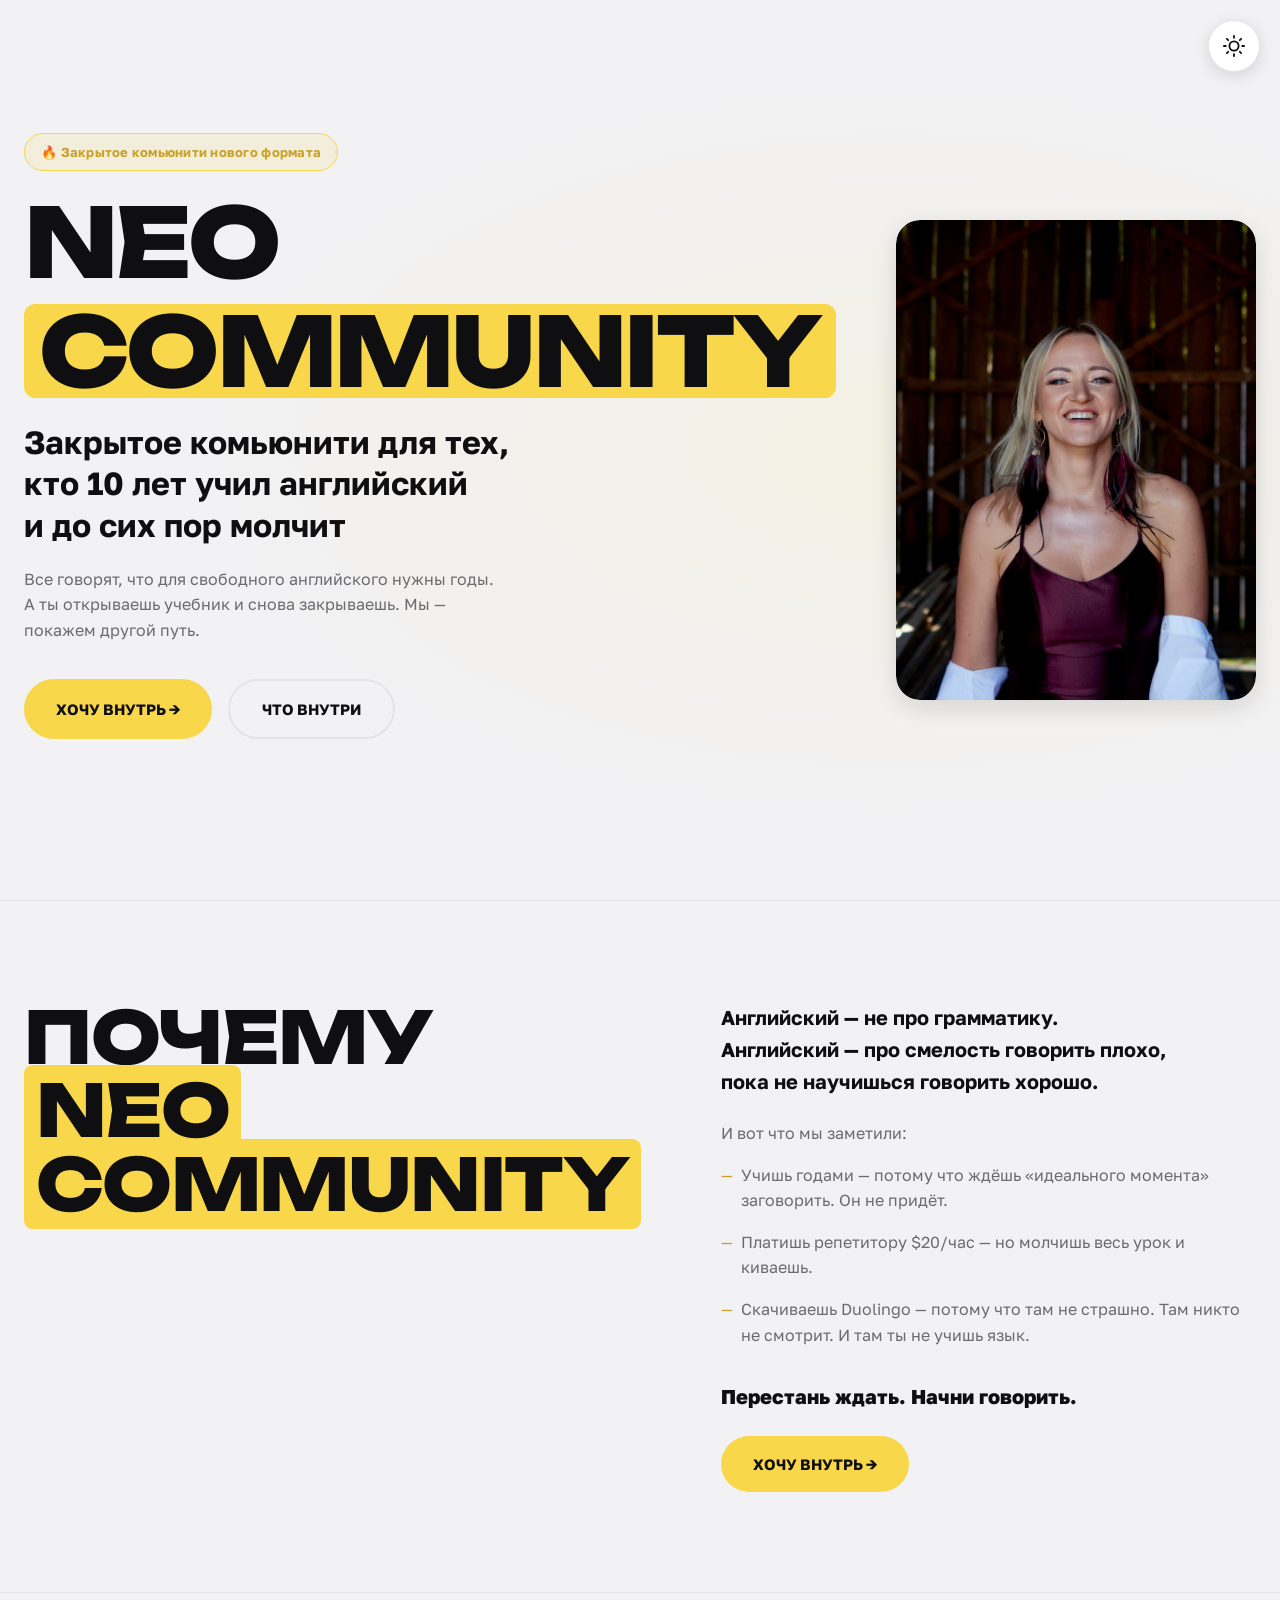
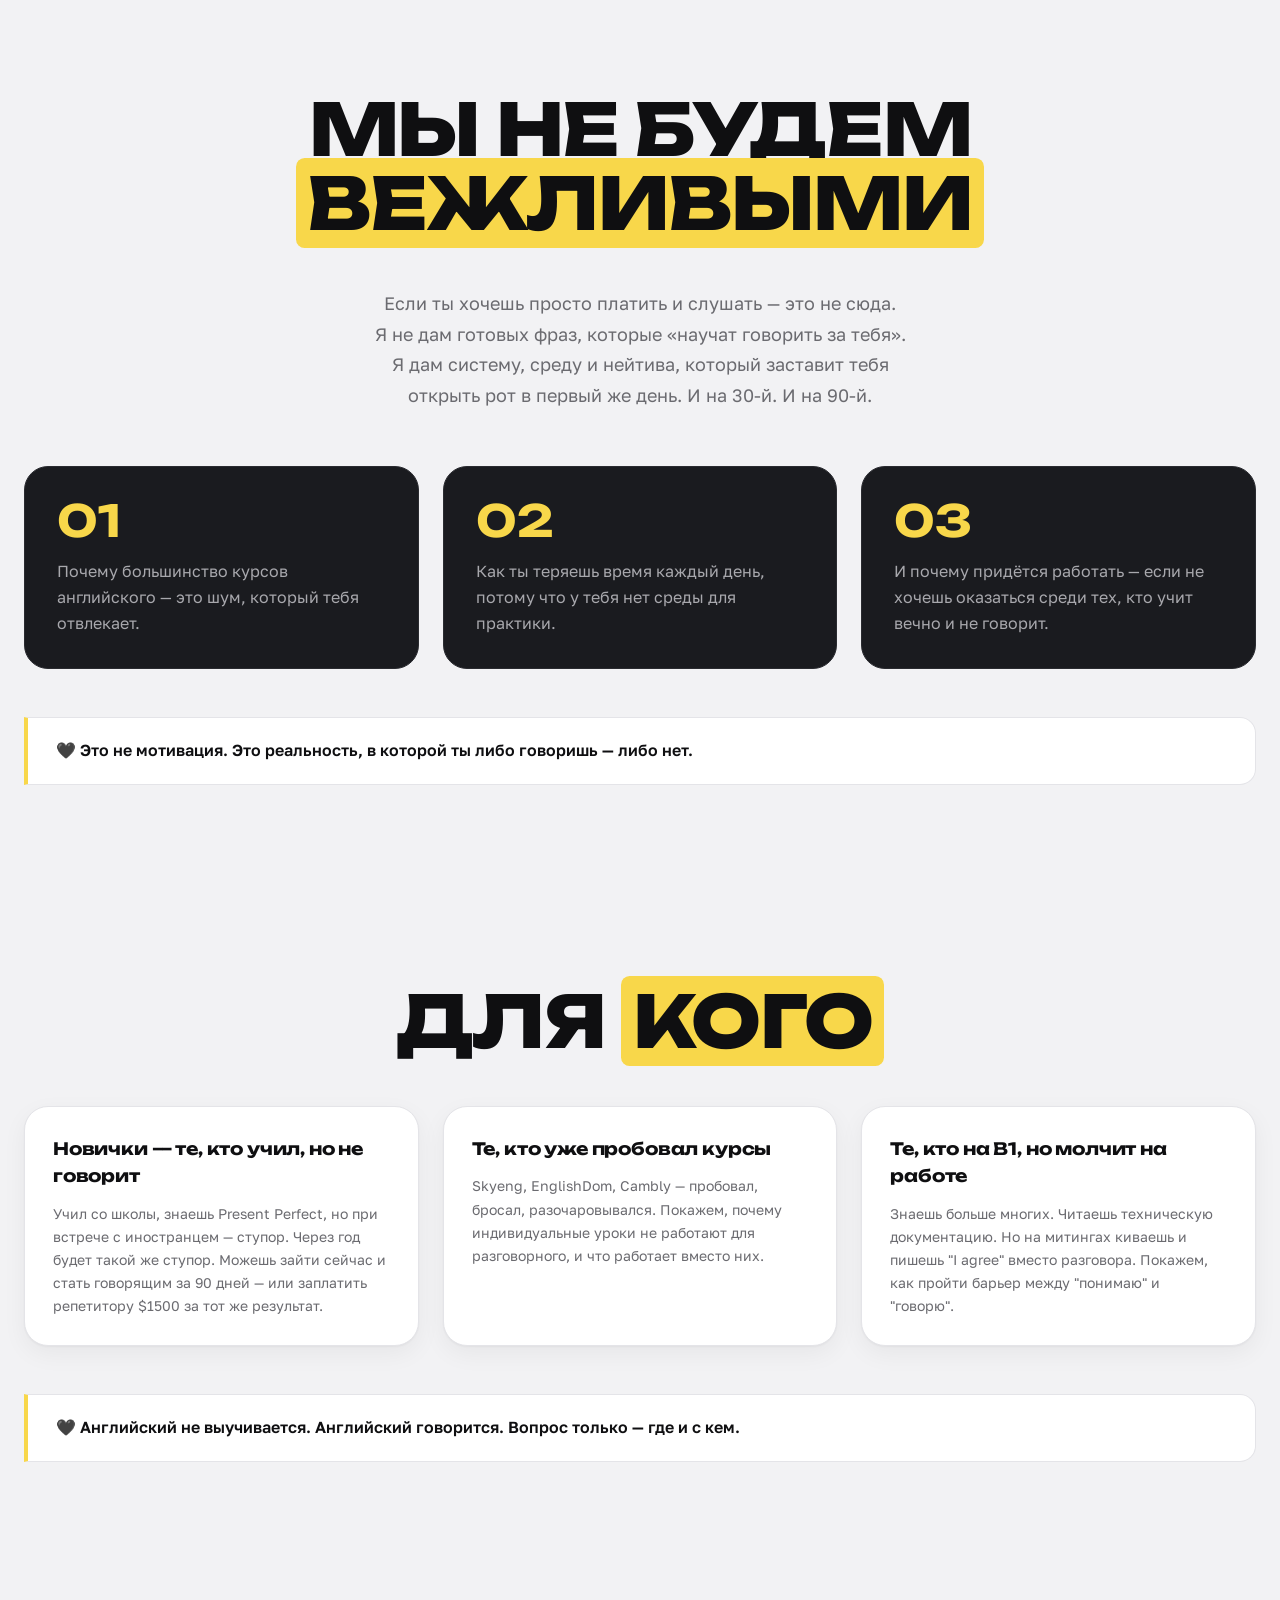
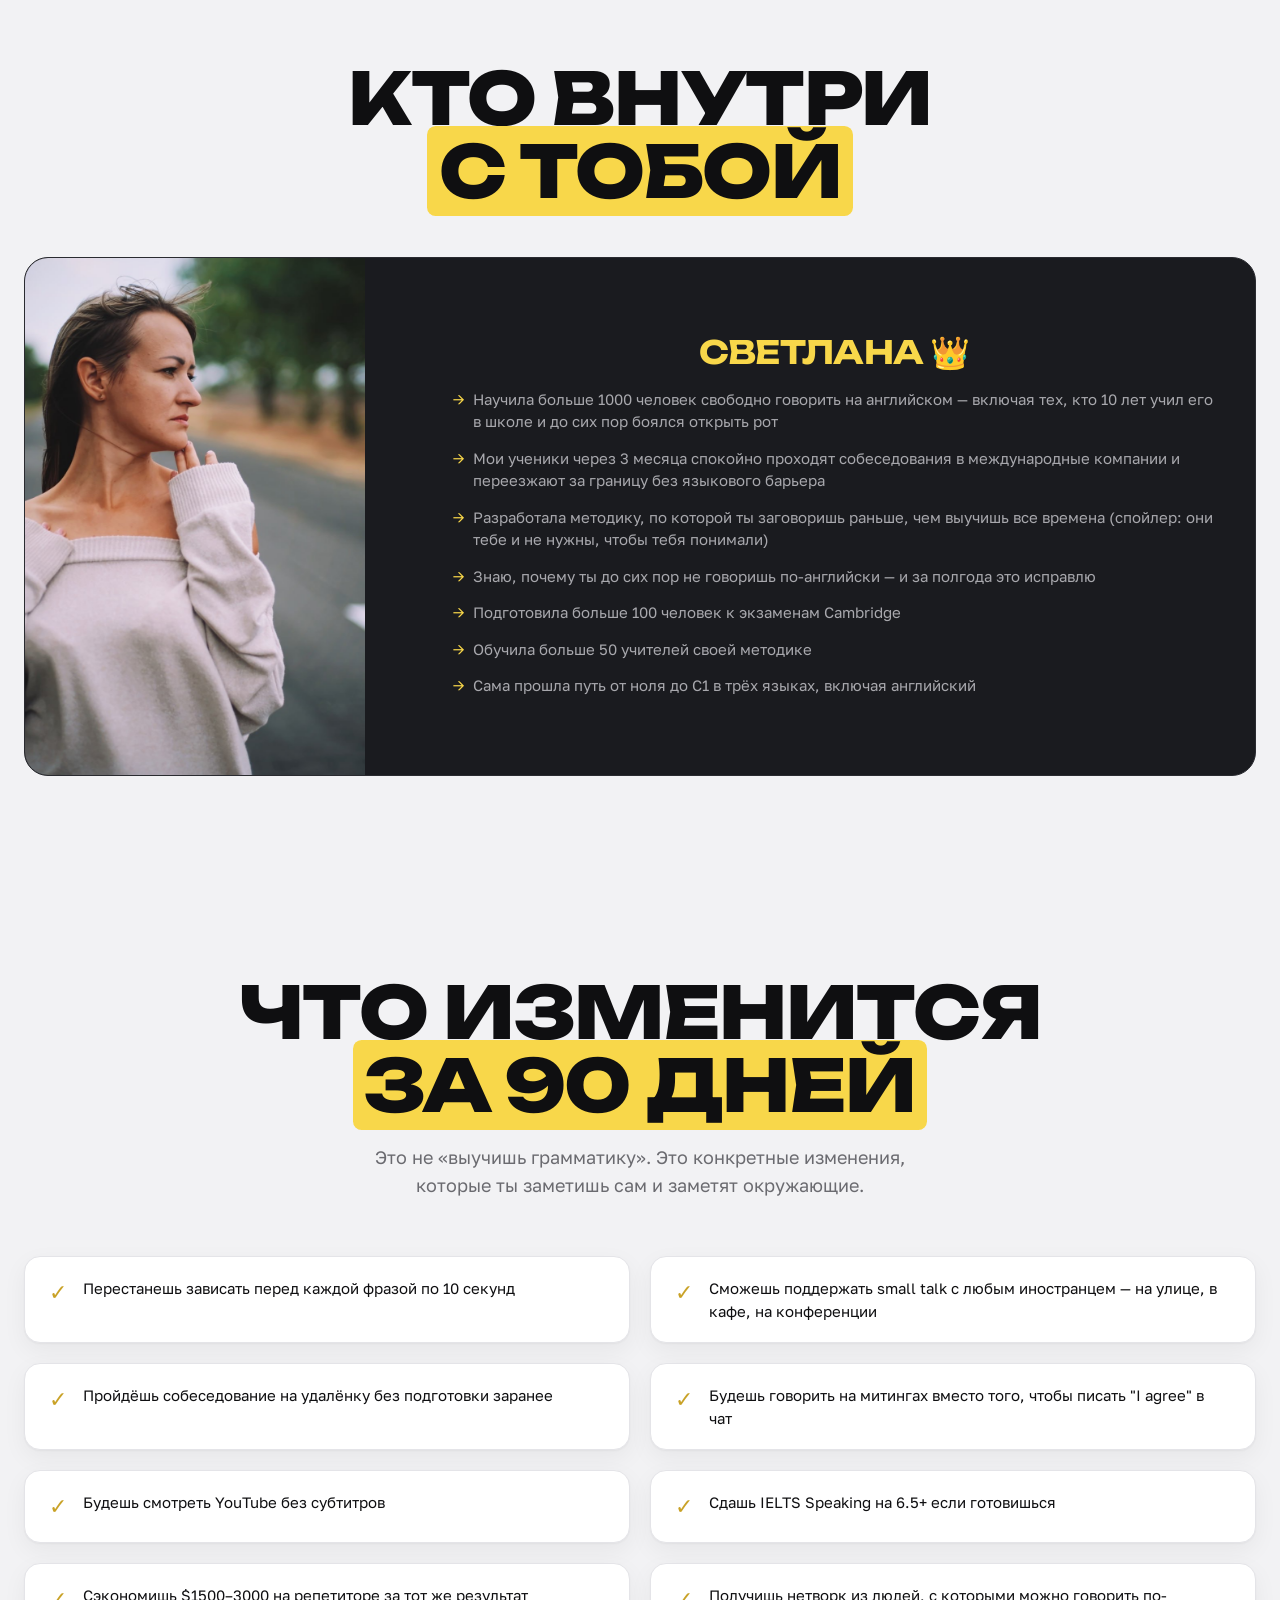
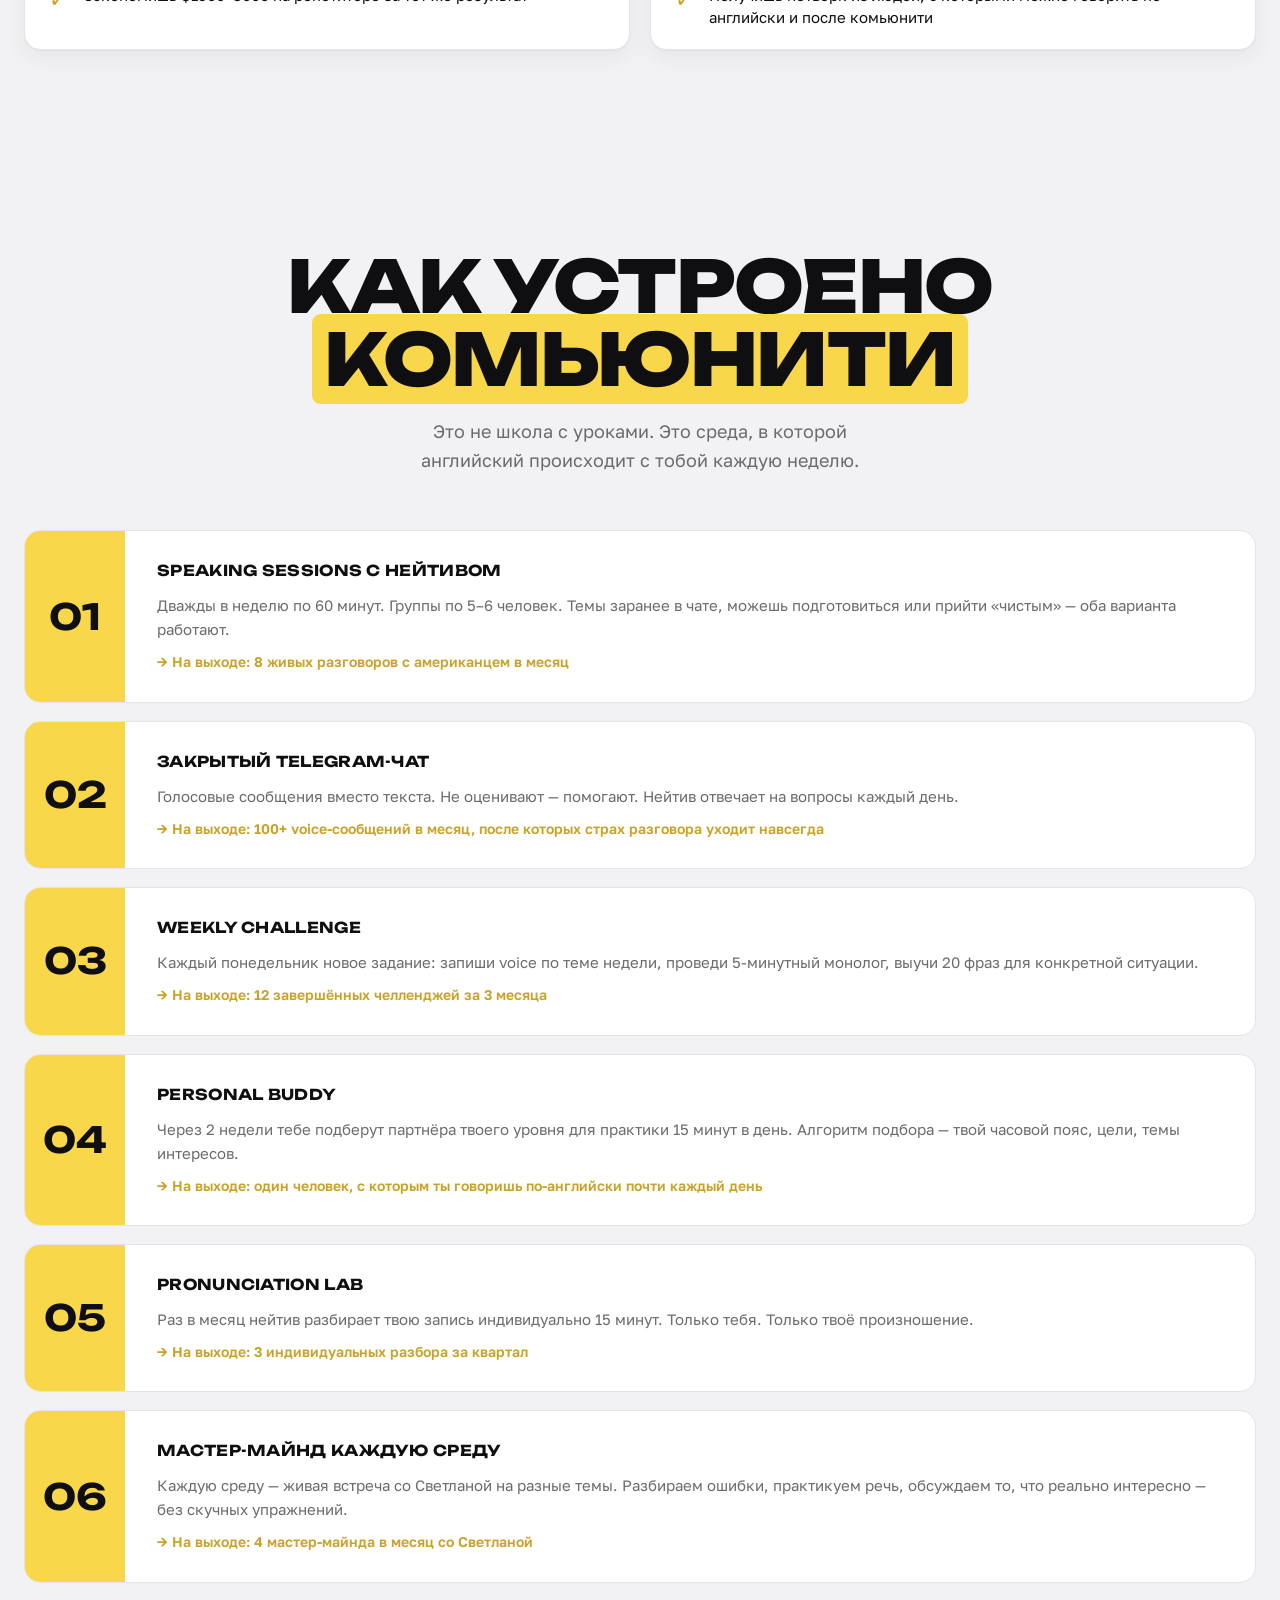
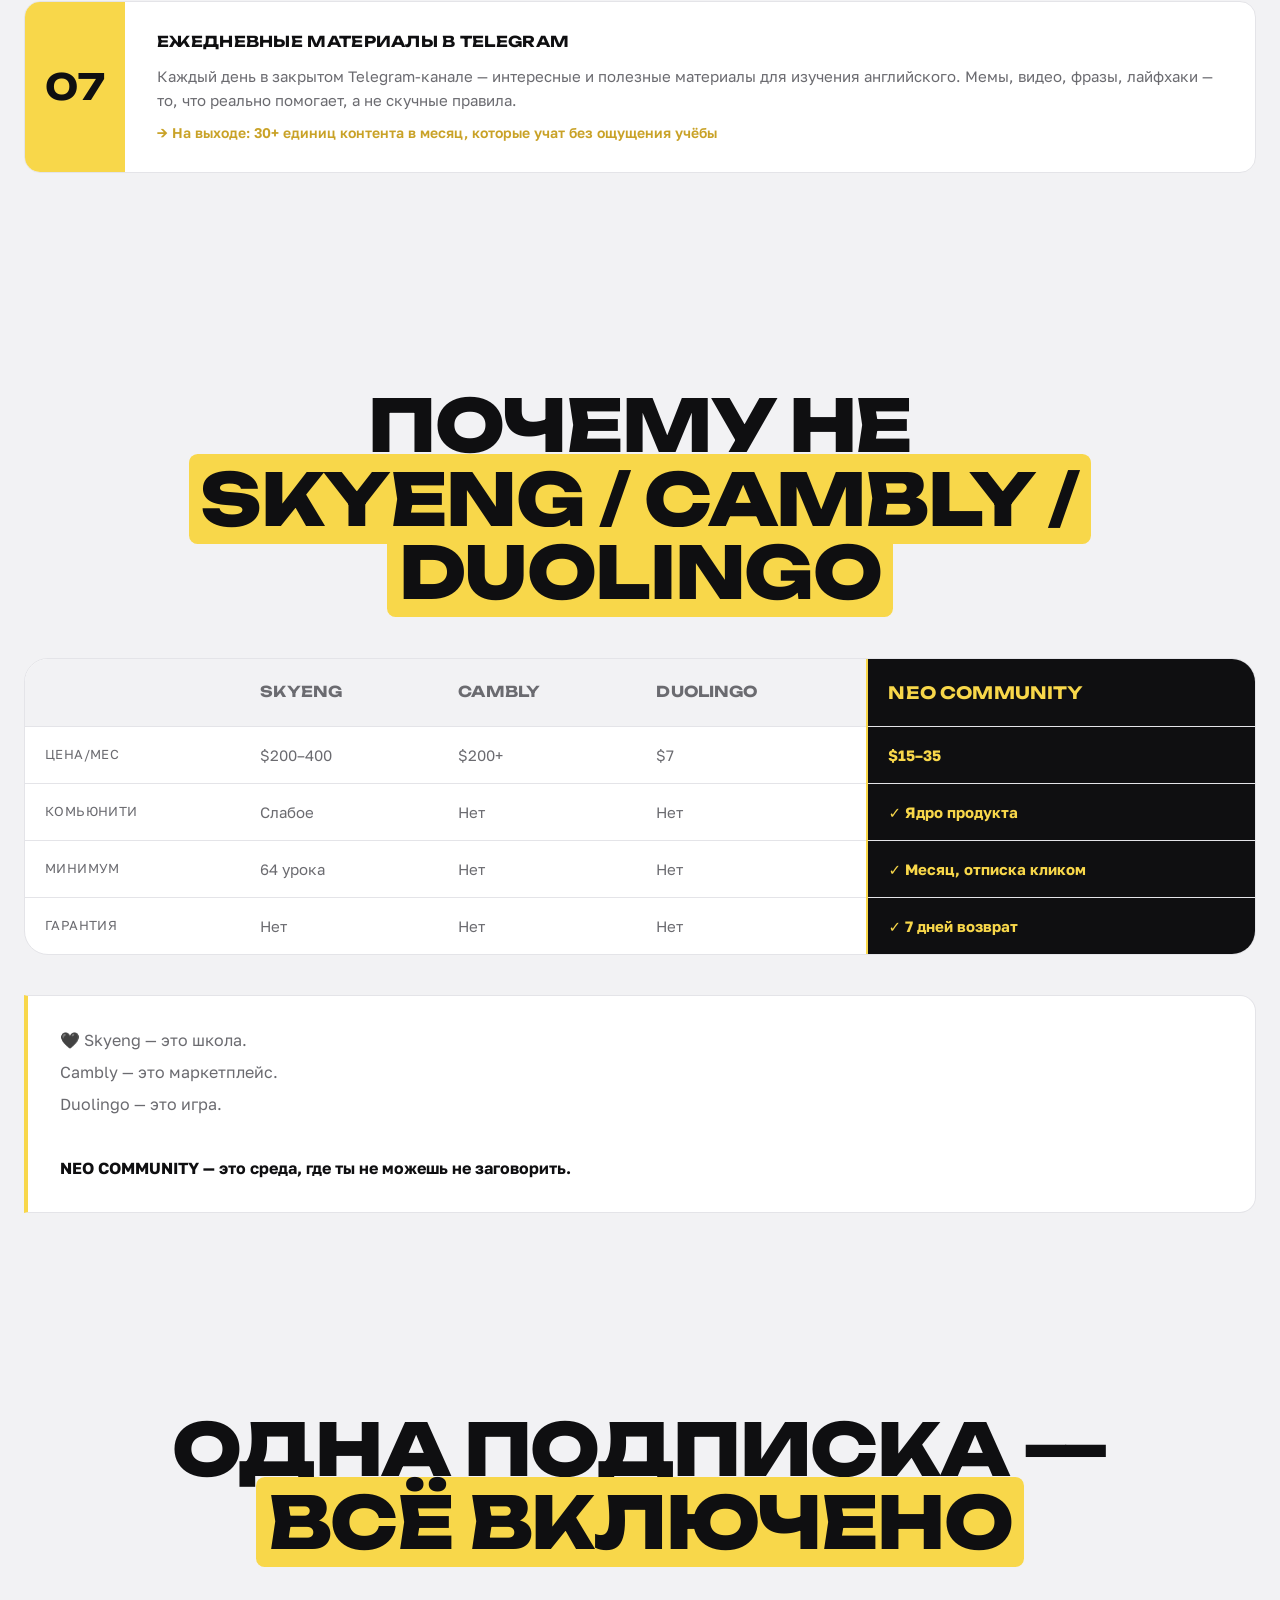
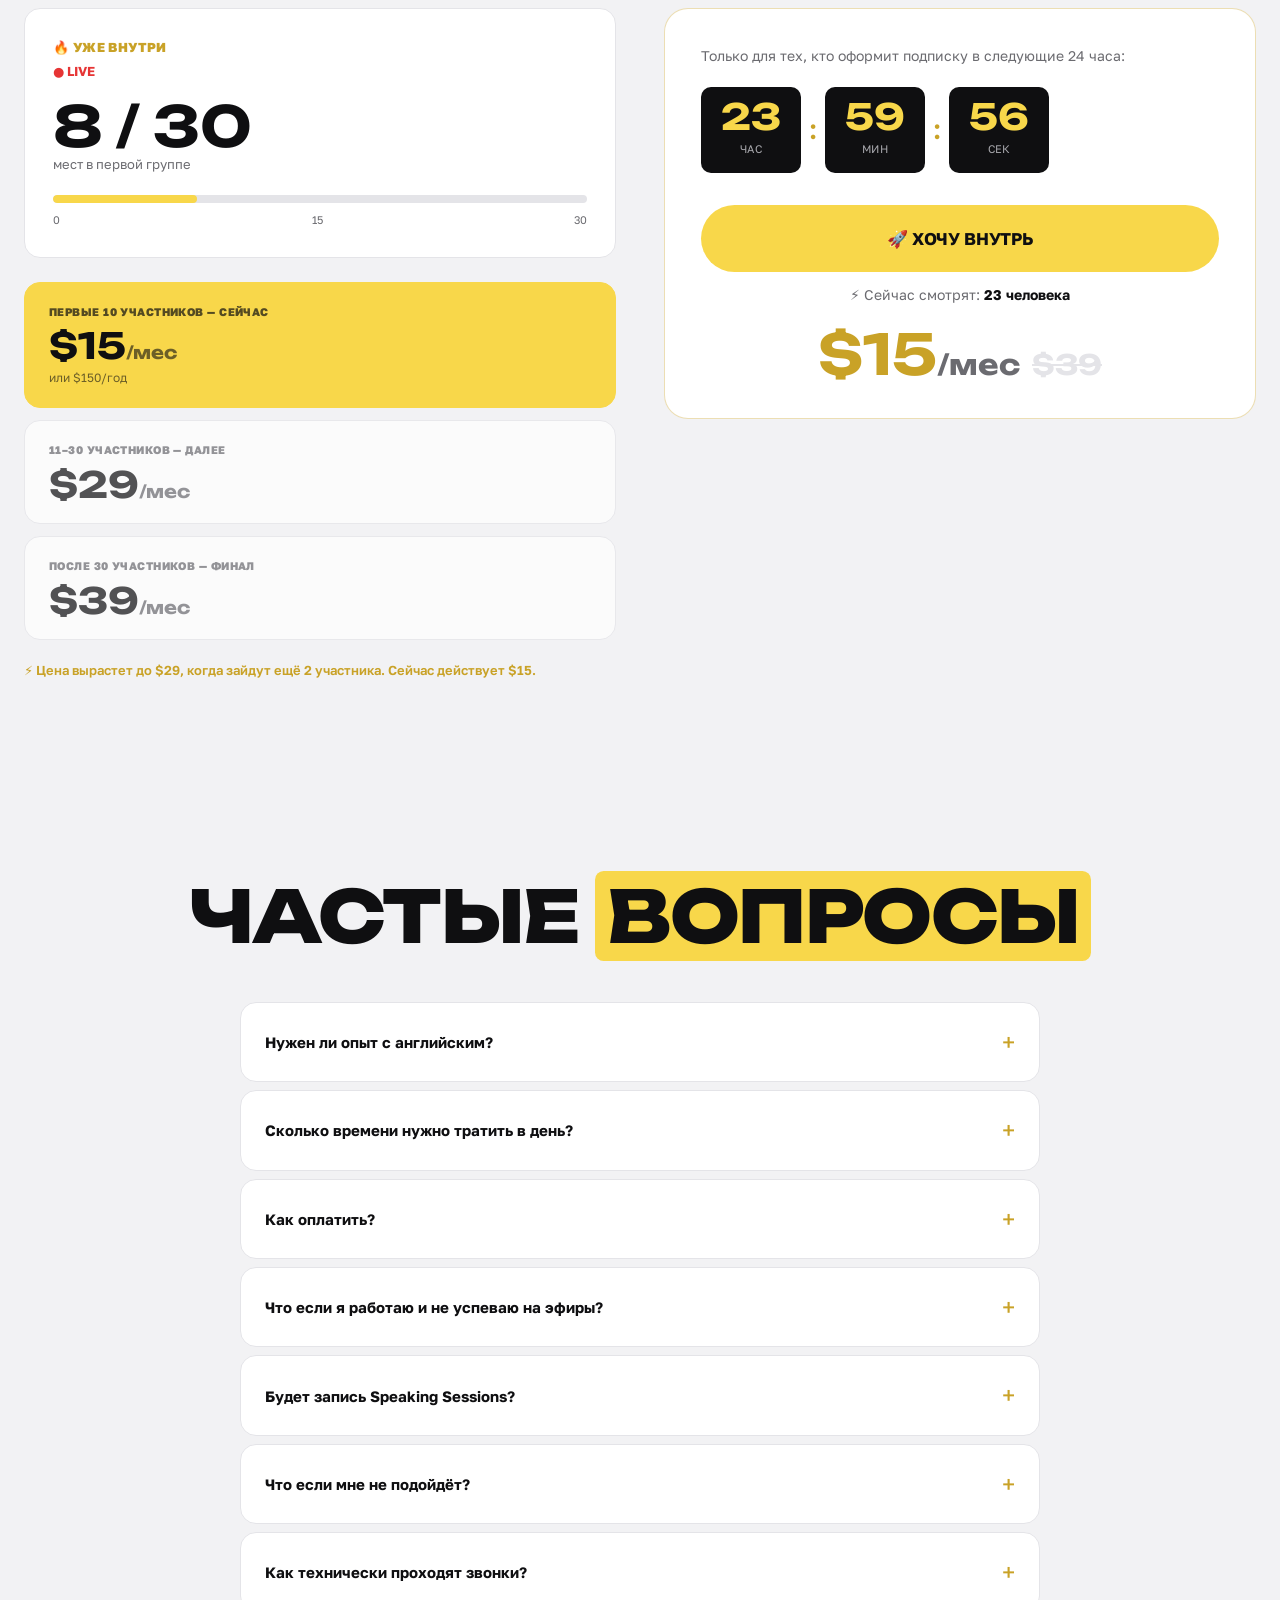
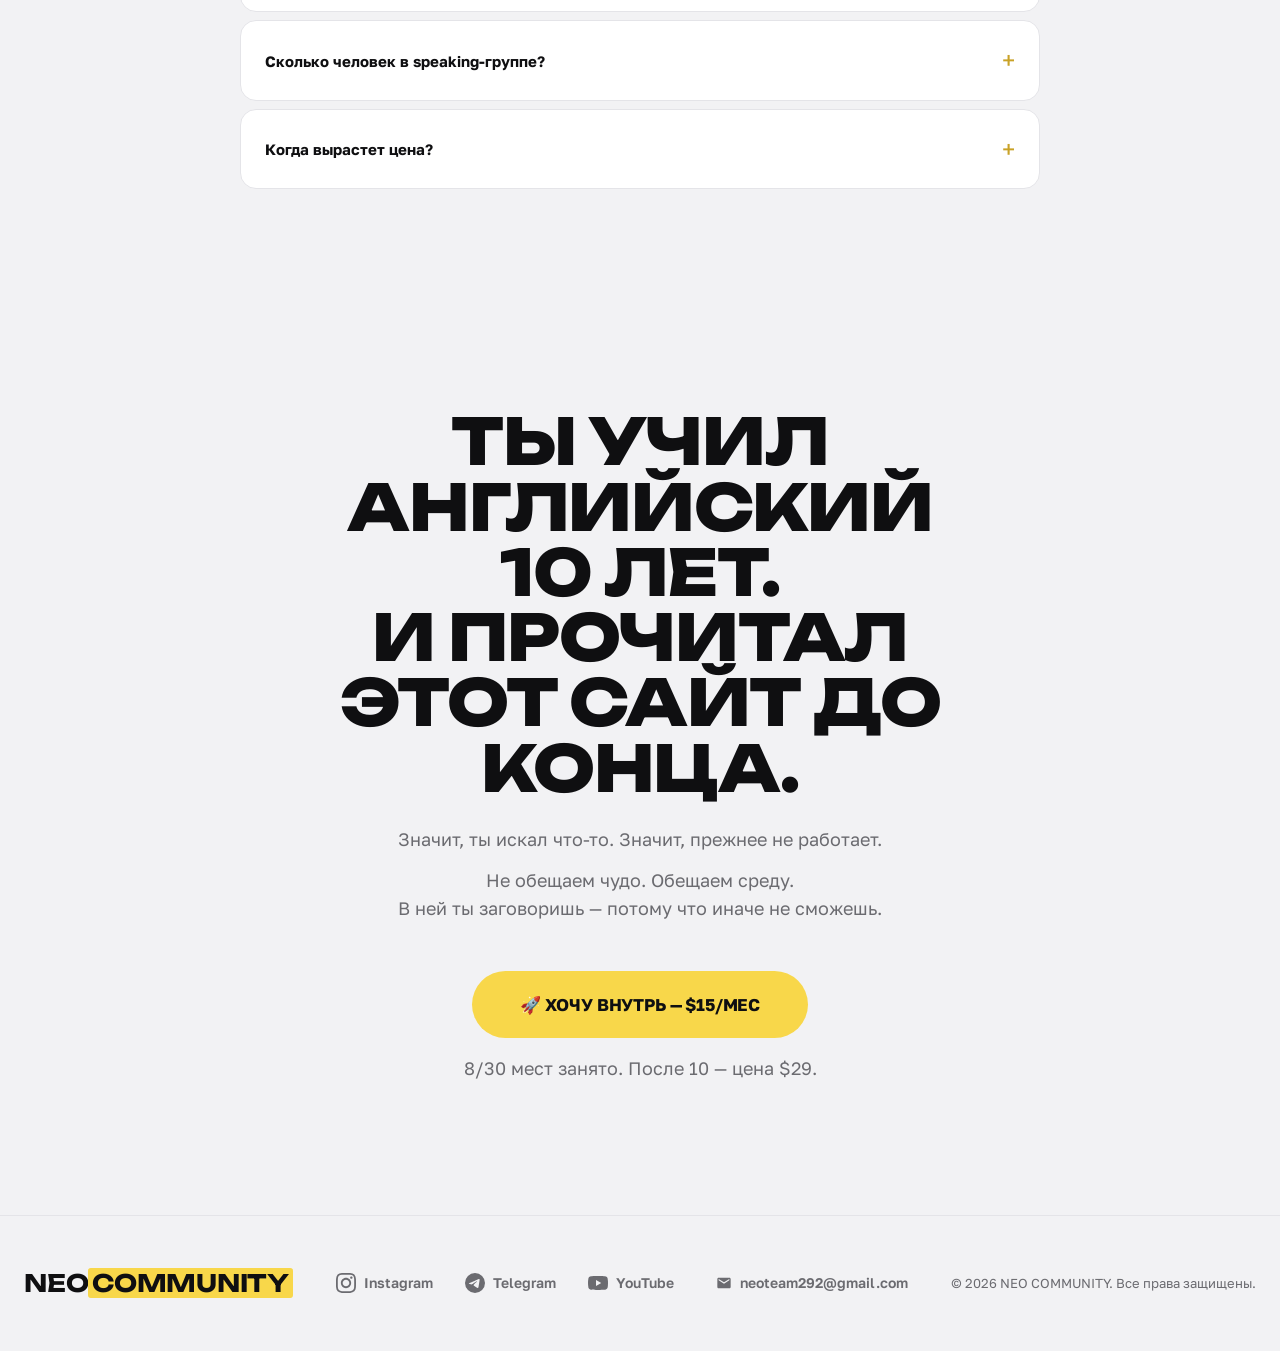
==== commit f94d1fd2: "version 1.1.0" ====
--- a/index.html
+++ b/index.html
@@ -6,10 +6,16 @@
   <title>NEO COMMUNITY — Закрытое комьюнити</title>
   <link rel="preconnect" href="https://fonts.googleapis.com" />
   <link rel="preconnect" href="https://fonts.gstatic.com" crossorigin />
-  <link href="https://fonts.googleapis.com/css2?family=Bebas+Neue&family=Inter:wght@400;500;600;700;800;900&display=swap" rel="stylesheet" />
+  <link href="https://fonts.googleapis.com/css2?family=Golos+Text:wght@400..900&family=Unbounded:wght@400..900&display=swap" rel="stylesheet" />
   <link rel="stylesheet" href="style.css" />
+  <link rel="icon" href="./favicon.png" type="image/x-icon">
 </head>
 <body>
+
+<button id="theme-toggle" class="theme-toggle" type="button" aria-label="Переключить тему">
+  <svg class="icon-sun" xmlns="http://www.w3.org/2000/svg" viewBox="0 0 24 24" fill="none" stroke="currentColor" stroke-width="2" stroke-linecap="round" stroke-linejoin="round"><circle cx="12" cy="12" r="5"/><line x1="12" y1="1" x2="12" y2="3"/><line x1="12" y1="21" x2="12" y2="23"/><line x1="4.22" y1="4.22" x2="5.64" y2="5.64"/><line x1="18.36" y1="18.36" x2="19.78" y2="19.78"/><line x1="1" y1="12" x2="3" y2="12"/><line x1="21" y1="12" x2="23" y2="12"/><line x1="4.22" y1="19.78" x2="5.64" y2="18.36"/><line x1="18.36" y1="5.64" x2="19.78" y2="4.22"/></svg>
+  <svg class="icon-moon" xmlns="http://www.w3.org/2000/svg" viewBox="0 0 24 24" fill="none" stroke="currentColor" stroke-width="2" stroke-linecap="round" stroke-linejoin="round"><path d="M21 12.79A9 9 0 1 1 11.21 3 7 7 0 0 0 21 12.79z"/></svg>
+</button>
 
 <!-- ░░░ БЛОК 1 — HERO ░░░ -->
 <section class="hero">
@@ -316,7 +322,7 @@
             <div class="timer__sep">:</div>
             <div class="timer__unit"><span id="t-sec">59</span><small>Сек</small></div>
           </div>
-          <a href="#" class="btn btn--yellow btn--lg">🚀 ХОЧУ ВНУТРЬ</a>
+          <a href="https://linktw.in/Wyklaq" target="_blank" class="btn btn--yellow btn--lg">🚀 ХОЧУ ВНУТРЬ</a>
           <p class="price__watchers">⚡ Сейчас смотрят: <strong>23 человека</strong></p>
           <div class="price__big">$15<span>/мес</span><del>$39</del></div>
         </div>
@@ -377,7 +383,7 @@
     <h2 class="section-title">ТЫ УЧИЛ АНГЛИЙСКИЙ 10 ЛЕТ.<br>И ПРОЧИТАЛ ЭТОТ САЙТ ДО КОНЦА.</h2>
     <p>Значит, ты искал что-то. Значит, прежнее не работает.</p>
     <p>Не обещаем чудо. Обещаем среду.<br>В ней ты заговоришь — потому что иначе не сможешь.</p>
-    <a href="#" class="btn btn--yellow btn--lg">🚀 ХОЧУ ВНУТРЬ — $15/МЕС</a>
+    <a href="#price" class="btn btn--yellow btn--lg">🚀 ХОЧУ ВНУТРЬ — $15/МЕС</a>
     <p class="final-cta__note">8/30 мест занято. После 10 — цена $29.</p>
   </div>
 </section>
@@ -387,10 +393,23 @@
   <div class="container footer__inner">
     <div class="footer__brand">NEO<span class="accent">COMMUNITY</span></div>
     <div class="footer__links">
-      <a href="#">Instagram</a>
-      <a href="#">Telegram</a>
-      <a href="#">YouTube</a>
-    </div>
+      <a href="https://www.instagram.com/svetlanaberdii?utm_source=ig_web_button_share_sheet&igsh=ZDNlZDc0MzIxNw==" target="_blank">
+        <svg width="20" height="20" viewBox="0 0 24 24" fill="currentColor"><path d="M12 2.163c3.204 0 3.584.012 4.85.07 3.252.148 4.771 1.691 4.919 4.919.058 1.265.069 1.645.069 4.849 0 3.205-.012 3.584-.069 4.849-.149 3.225-1.664 4.771-4.919 4.919-1.266.058-1.644.07-4.85.07-3.204 0-3.584-.012-4.849-.07-3.26-.149-4.771-1.699-4.919-4.92-.058-1.265-.07-1.644-.07-4.849 0-3.204.013-3.583.07-4.849.149-3.227 1.664-4.771 4.919-4.919 1.266-.057 1.645-.069 4.849-.069zm0-2.163c-3.259 0-3.667.014-4.947.072-4.358.2-6.78 2.618-6.98 6.98-.059 1.281-.073 1.689-.073 4.948 0 3.259.014 3.668.072 4.948.2 4.358 2.618 6.78 6.98 6.98 1.281.058 1.689.072 4.948.072 3.259 0 3.668-.014 4.948-.072 4.354-.2 6.782-2.618 6.979-6.98.059-1.28.073-1.689.073-4.948 0-3.259-.014-3.667-.072-4.947-.196-4.354-2.617-6.78-6.979-6.98-1.281-.059-1.69-.073-4.949-.073zm0 5.838c-3.403 0-6.162 2.759-6.162 6.162s2.759 6.163 6.162 6.163 6.162-2.759 6.162-6.163c0-3.403-2.759-6.162-6.162-6.162zm0 10.162c-2.209 0-4-1.79-4-4 0-2.209 1.791-4 4-4s4 1.791 4 4c0 2.21-1.791 4-4 4zm6.406-11.845c-.796 0-1.441.645-1.441 1.44s.645 1.44 1.441 1.44c.795 0 1.439-.645 1.439-1.44s-.644-1.44-1.439-1.44z"/></svg>
+        Instagram
+      </a>
+      <a href="https://t.me/neoeduc" target="_blank">
+        <svg width="20" height="20" viewBox="0 0 24 24" fill="currentColor"><path d="M11.944 0A12 12 0 0 0 0 12a12 12 0 0 0 12 12 12 12 0 0 0 12-12A12 12 0 0 0 12 0a12 12 0 0 0-.056 0zm4.962 7.224c.1-.002.321.023.465.14a.506.506 0 0 1 .171.325c.016.093.036.306.02.472-.18 1.898-.962 6.502-1.36 8.627-.168.9-.499 1.201-.82 1.23-.696.065-1.225-.46-1.9-.902-1.056-.693-1.653-1.124-2.678-1.8-1.185-.78-.417-1.21.258-1.91.177-.184 3.247-2.977 3.307-3.23.007-.032.014-.15-.056-.212s-.174-.041-.249-.024c-.106.024-1.793 1.14-5.061 3.345-.48.33-.913.49-1.302.48-.428-.008-1.252-.241-1.865-.44-.752-.245-1.349-.374-1.297-.789.027-.216.325-.437.893-.663 3.498-1.524 5.83-2.529 6.998-3.014 3.332-1.386 4.025-1.627 4.476-1.635z"/></svg>
+        Telegram
+      </a>
+      <a href="https://youtube.com/@neoenglish-137?si=UBKMCdFqjdQGYwjA" target="_blank">
+        <svg width="20" height="20" viewBox="0 0 24 24" fill="currentColor"><path d="M23.495 6.205a3.007 3.007 0 0 0-2.088-2.088c-1.87-.501-9.396-.501-9.396-.501s-7.507-.01-9.396.501A3.007 3.007 0 0 0 .527 6.205a31.247 31.247 0 0 0-.522 5.805 31.247 31.247 0 0 0 .522 5.783 3.007 3.007 0 0 0 2.088 2.088c1.868.502 9.396.502 9.396.502s7.506 0 9.396-.502a3.007 3.007 0 0 0 2.088-2.088 31.247 31.247 0 0 0 .5-5.783 31.247 31.247 0 0 0-.5-5.805zM9.609 15.601V8.408l6.264 3.602z"/></svg>
+        YouTube
+      </a>
+    </div>
+    <a href="mailto:neoteam292@gmail.com" class="footer__email">
+      <svg width="16" height="16" viewBox="0 0 24 24" fill="currentColor"><path d="M20 4H4c-1.1 0-2 .9-2 2v12c0 1.1.9 2 2 2h16c1.1 0 2-.9 2-2V6c0-1.1-.9-2-2-2zm0 4l-8 5-8-5V6l8 5 8-5v2z"/></svg>
+      neoteam292@gmail.com
+    </a>
     <p class="footer__copy">© 2026 NEO COMMUNITY. Все права защищены.</p>
   </div>
 </footer>
--- a/style.css
+++ b/style.css
@@ -2,26 +2,53 @@
 *, *::before, *::after { box-sizing: border-box; margin: 0; padding: 0; }
 
 :root {
-  --yellow: #F5D200;
-  --yellow-dark: #D4B800;
-  --black: #0D0D0D;
-  --dark: #141414;
-  --dark2: #1A1A1A;
-  --dark3: #222222;
+  /* Fixed brand colors — do not flip with theme */
+  --gold: #F8D74A;
+  --gold-muted: #C9A227;
+  --ink: #0F0F11;
+  --card-dark: #1A1B1F;
+  --border-dark: #2A2B30;
+  --paper: #F2F2F4;
   --white: #FFFFFF;
-  --gray: #888888;
+  --border: #E4E4E8;
+  --muted: #6B6B70;
+  --muted-on-dark: #A8A8AD;
   --red: #E63535;
+
+  /* Theme-aware tokens — flip in [data-theme="dark"] */
+  --bg: var(--paper);
+  --surface: var(--white);
+  --text: var(--ink);
+  --text-muted: var(--muted);
+  --line: var(--border);
+
+  --font-display: 'Unbounded', system-ui, sans-serif;
+  --font-body: 'Golos Text', system-ui, sans-serif;
+
+  --r-sm: 10px;
+  --r-md: 16px;
+  --r-lg: 24px;
+  --r-pill: 999px;
+}
+
+:root[data-theme="dark"] {
+  --bg: var(--ink);
+  --surface: var(--card-dark);
+  --text: #FFFFFF;
+  --text-muted: var(--muted-on-dark);
+  --line: var(--border-dark);
 }
 
 html { scroll-behavior: smooth; }
 
 body {
-  background: var(--black);
-  color: var(--white);
-  font-family: 'Inter', sans-serif;
+  background: var(--bg);
+  color: var(--text);
+  font-family: var(--font-body);
   font-size: 16px;
   line-height: 1.6;
   overflow-x: hidden;
+  transition: background 0.25s ease, color 0.25s ease;
 }
 
 .container {
@@ -32,17 +59,55 @@
 
 section { padding: 100px 0; }
 
+/* ── THEME TOGGLE ─────────────────────────────────────────── */
+.theme-toggle {
+  position: fixed;
+  top: 20px;
+  right: 20px;
+  z-index: 1000;
+  width: 52px;
+  height: 52px;
+  border-radius: var(--r-pill);
+  background: var(--surface);
+  border: 1px solid var(--line);
+  display: flex;
+  align-items: center;
+  justify-content: center;
+  cursor: pointer;
+  box-shadow: 0 4px 16px rgba(0,0,0,0.12);
+  transition: transform 0.2s, border-color 0.2s, background 0.25s;
+}
+.theme-toggle:hover { transform: translateY(-2px); border-color: var(--gold); }
+.theme-toggle svg { width: 22px; height: 22px; color: var(--text); }
+.theme-toggle .icon-moon { display: none; }
+:root[data-theme="dark"] .theme-toggle .icon-sun { display: none; }
+:root[data-theme="dark"] .theme-toggle .icon-moon { display: block; }
+
+@media (max-width: 768px) {
+  .theme-toggle { top: 12px; right: 12px; width: 44px; height: 44px; }
+  .theme-toggle svg { width: 19px; height: 19px; }
+}
+
 /* ── TYPOGRAPHY ───────────────────────────────────────────── */
 .section-title {
-  font-family: 'Bebas Neue', sans-serif;
-  font-size: clamp(52px, 7vw, 96px);
-  line-height: 0.95;
-  letter-spacing: 0.02em;
-  color: var(--white);
+  font-family: var(--font-display);
+  font-weight: 800;
+  font-size: clamp(2.25rem, 6vw, 4.5rem);
+  line-height: 1.02;
+  letter-spacing: -0.02em;
+  text-transform: uppercase;
   margin-bottom: 48px;
+  color: var(--text);
 }
 .section-title.center { text-align: center; }
-.accent { color: var(--yellow); }
+.accent {
+  background: var(--gold);
+  color: var(--ink);
+  border-radius: 0.12em;
+  padding: 0 0.16em;
+  box-decoration-break: clone;
+  -webkit-box-decoration-break: clone;
+}
 
 /* ── BUTTONS ──────────────────────────────────────────────── */
 .btn {
@@ -50,32 +115,35 @@
   align-items: center;
   gap: 8px;
   padding: 16px 32px;
-  border-radius: 8px;
-  font-weight: 800;
+  border-radius: var(--r-pill);
+  font-family: var(--font-body);
+  font-weight: 700;
   font-size: 15px;
-  letter-spacing: 0.05em;
+  text-transform: uppercase;
+  letter-spacing: -0.01em;
   text-decoration: none;
   cursor: pointer;
   border: none;
-  transition: transform 0.15s, box-shadow 0.15s;
-}
-.btn:hover { transform: translateY(-2px); box-shadow: 0 8px 24px rgba(245,210,0,0.3); }
-.btn--yellow { background: var(--yellow); color: var(--black); }
-.btn--outline { background: transparent; color: var(--white); border: 2px solid rgba(255,255,255,0.3); }
-.btn--outline:hover { border-color: var(--yellow); color: var(--yellow); box-shadow: none; }
+  transition: transform 0.15s, box-shadow 0.15s, background 0.15s;
+}
+.btn:hover { transform: translateY(-2px); box-shadow: 0 10px 30px rgba(248,215,74,0.35); }
+.btn--yellow { background: var(--gold); color: var(--ink); }
+.btn--yellow:hover { background: var(--gold-muted); }
+.btn--outline { background: transparent; color: var(--text); border: 2px solid var(--line); }
+.btn--outline:hover { border-color: var(--gold); color: var(--gold-muted); box-shadow: none; }
 .btn--lg { padding: 20px 48px; font-size: 17px; }
 
 /* ── BADGE ────────────────────────────────────────────────── */
 .badge {
   display: inline-block;
   padding: 8px 16px;
-  border-radius: 100px;
+  border-radius: var(--r-pill);
   font-size: 13px;
   font-weight: 700;
-  letter-spacing: 0.04em;
+  letter-spacing: 0.02em;
   margin-bottom: 24px;
 }
-.badge--fire { background: rgba(245,210,0,0.15); border: 1px solid var(--yellow); color: var(--yellow); }
+.badge--fire { background: rgba(248,215,74,0.15); border: 1px solid var(--gold); color: var(--gold-muted); }
 
 /* ── HERO ─────────────────────────────────────────────────── */
 .hero {
@@ -83,7 +151,7 @@
   display: flex;
   align-items: center;
   padding: 80px 0 60px;
-  background: radial-gradient(ellipse 80% 60% at 70% 50%, rgba(245,210,0,0.07) 0%, transparent 70%), var(--black);
+  background: radial-gradient(ellipse 80% 60% at 70% 50%, rgba(248,215,74,0.1) 0%, transparent 70%), var(--bg);
   position: relative;
   overflow: hidden;
 }
@@ -105,23 +173,28 @@
 }
 
 .hero__title {
-  font-family: 'Bebas Neue', sans-serif;
-  font-size: clamp(80px, 12vw, 160px);
-  line-height: 0.9;
-  letter-spacing: 0.02em;
+  font-family: var(--font-display);
+  font-weight: 800;
+  font-size: clamp(3rem, 8vw, 6rem);
+  line-height: 0.98;
+  letter-spacing: -0.03em;
+  text-transform: uppercase;
   margin-bottom: 24px;
-}
+  position: relative;
+  color: var(--text);
+}
+.hero__title .accent { display: inline-block; margin-top: 0.15em; }
 
 .hero__sub {
-  font-size: clamp(22px, 3vw, 32px);
-  font-weight: 800;
-  line-height: 1.25;
+  font-size: clamp(1.375rem, 3vw, 2rem);
+  font-weight: 700;
+  line-height: 1.3;
   margin-bottom: 20px;
-  color: var(--white);
+  color: var(--text);
 }
 
 .hero__desc {
-  color: rgba(255,255,255,0.65);
+  color: var(--text-muted);
   font-size: 16px;
   margin-bottom: 36px;
   max-width: 480px;
@@ -129,40 +202,29 @@
 
 .hero__btns { display: flex; gap: 16px; flex-wrap: wrap; margin-bottom: 48px; }
 
-.hero__stats {
-  display: flex;
-  gap: 48px;
-}
-.stat { display: flex; flex-direction: column; gap: 4px; }
-.stat__num {
-  font-family: 'Bebas Neue', sans-serif;
-  font-size: 36px;
-  color: var(--yellow);
-  line-height: 1;
-}
-.stat__label { font-size: 12px; color: var(--gray); text-transform: uppercase; letter-spacing: 0.05em; }
-
 .hero__photo-wrap {
-  border-radius: 24px;
+  border-radius: var(--r-lg);
   overflow: hidden;
   max-height: 650px;
   display: flex;
   align-items: flex-start;
+  box-shadow: 0 8px 24px rgba(15,15,17,0.12);
 }
 .hero__photo {
   width: 100%;
   height: 100%;
   object-fit: cover;
   object-position: center top;
-  border-radius: 24px;
+  border-radius: var(--r-lg);
   display: block;
+  transition: transform 0.3s ease;
 }
 
 /* ── MANIFEST ─────────────────────────────────────────────── */
 .manifest {
-  background: var(--dark2);
-  border-top: 1px solid rgba(255,255,255,0.06);
-  border-bottom: 1px solid rgba(255,255,255,0.06);
+  background: var(--bg);
+  border-top: 1px solid var(--line);
+  border-bottom: 1px solid var(--line);
 }
 .manifest__inner {
   display: grid;
@@ -174,9 +236,9 @@
   font-size: 20px;
   font-weight: 700;
   margin-bottom: 24px;
-  color: var(--white);
-}
-.manifest__note { color: var(--gray); margin-bottom: 16px; }
+  color: var(--text);
+}
+.manifest__note { color: var(--text-muted); margin-bottom: 16px; }
 .manifest__list {
   list-style: none;
   margin-bottom: 32px;
@@ -187,33 +249,35 @@
 .manifest__list li {
   padding-left: 20px;
   position: relative;
-  color: rgba(255,255,255,0.75);
+  color: var(--text-muted);
 }
 .manifest__list li::before {
   content: '—';
   position: absolute;
   left: 0;
-  color: var(--yellow);
-}
-.manifest__cta-text { font-size: 20px; font-weight: 800; margin-bottom: 24px; }
+  color: var(--gold-muted);
+}
+.manifest__cta-text { font-size: 20px; font-weight: 800; margin-bottom: 24px; color: var(--text); }
 
 /* ── HARD ─────────────────────────────────────────────────── */
+.hard { background: var(--bg); }
 .hard__sub {
   text-align: center;
   max-width: 700px;
   margin: 0 auto 56px;
   font-size: 18px;
-  color: rgba(255,255,255,0.75);
+  color: var(--text-muted);
   line-height: 1.7;
 }
 .hard__footer {
   margin-top: 48px;
-  background: var(--dark3);
-  border-left: 4px solid var(--yellow);
+  background: var(--surface);
+  border: 1px solid var(--line);
+  border-left: 4px solid var(--gold);
   padding: 20px 28px;
   font-weight: 600;
-  border-radius: 0 8px 8px 0;
-  color: rgba(255,255,255,0.85);
+  border-radius: 0 var(--r-md) var(--r-md) 0;
+  color: var(--text);
 }
 
 /* ── CARDS ────────────────────────────────────────────────── */
@@ -225,71 +289,67 @@
 .cards-grid--2 { grid-template-columns: repeat(2, 1fr); }
 
 .card {
-  border-radius: 16px;
+  border-radius: var(--r-lg);
   overflow: hidden;
-  transition: transform 0.2s;
-}
-.card:hover { transform: translateY(-4px); }
-
+  transition: transform 0.25s cubic-bezier(0.16,1,0.3,1), border-color 0.25s, box-shadow 0.25s;
+}
+
+/* accent card — always dark, regardless of page theme, for contrast/punch */
 .card--dark {
-  background: var(--dark2);
-  border: 1px solid rgba(255,255,255,0.07);
+  background: var(--card-dark);
+  border: 1px solid var(--border-dark);
   padding: 32px;
   display: flex;
   flex-direction: column;
   gap: 16px;
 }
+.card--dark:hover {
+  transform: translateY(-6px);
+  box-shadow: 0 16px 40px rgba(0,0,0,0.4);
+  border-color: rgba(248,215,74,0.3);
+}
 .card__num {
-  font-family: 'Bebas Neue', sans-serif;
-  font-size: 52px;
-  color: var(--yellow);
+  font-family: var(--font-display);
+  font-weight: 700;
+  font-size: 2.75rem;
+  color: var(--gold);
   line-height: 1;
 }
-.card--dark p { color: rgba(255,255,255,0.75); font-size: 16px; line-height: 1.6; }
-
-.card--yellow-top { background: var(--dark2); border: 1px solid rgba(255,255,255,0.07); }
-.card__img {
-  height: 180px;
-  background: var(--dark3);
-  position: relative;
-  overflow: hidden;
-}
-.card__img::after {
-  content: '';
-  position: absolute;
-  inset: 0;
-  background: linear-gradient(135deg, rgba(245,210,0,0.15) 0%, transparent 60%);
-}
-.card__img--1 { background: linear-gradient(135deg, #1a1a2e, #16213e); }
-.card__img--2 { background: linear-gradient(135deg, #0f3460, #1a1a2e); }
-.card__img--3 { background: linear-gradient(135deg, #16213e, #0f3460); }
-.card__body { padding: 24px; }
-.card__body h3 { font-size: 17px; font-weight: 800; margin-bottom: 12px; }
-.card__body p { color: rgba(255,255,255,0.65); font-size: 14px; line-height: 1.65; }
+.card--dark p { color: var(--muted-on-dark); font-size: 16px; line-height: 1.6; }
+
+/* generic card — follows the page theme */
+.card--yellow-top { background: var(--surface); border: 1px solid var(--line); box-shadow: 0 1px 2px rgba(16,17,26,0.04), 0 8px 24px rgba(16,17,26,0.05); }
+.card--yellow-top:hover { transform: translateY(-6px); box-shadow: 0 16px 40px rgba(16,17,26,0.09); border-color: rgba(201,162,39,0.35); }
+.card__body { padding: 28px; }
+.card__body h3 { font-family: var(--font-display); font-size: 1.0625rem; font-weight: 700; letter-spacing: -0.01em; margin-bottom: 12px; color: var(--text); }
+.card__body p { color: var(--text-muted); font-size: 14px; line-height: 1.65; }
 
 /* ── FOR WHO ──────────────────────────────────────────────── */
-.for-who { background: var(--black); }
+.for-who { background: var(--bg); }
 
 /* ── FOUNDERS ─────────────────────────────────────────────── */
-.founders { background: var(--dark2); }
+.founders { background: var(--bg); }
 .founders__grid { display: flex; flex-direction: column; gap: 32px; }
+/* founder card is an accent card — always dark, regardless of page theme */
 .founder-card {
   display: grid;
   grid-template-columns: 340px 1fr;
   gap: 48px;
-  background: var(--dark3);
-  border-radius: 24px;
+  background: var(--card-dark);
+  border-radius: var(--r-lg);
   overflow: hidden;
-  border: 1px solid rgba(255,255,255,0.07);
+  border: 1px solid var(--border-dark);
 }
 .founder-card--reverse { direction: rtl; }
 .founder-card--reverse > * { direction: ltr; }
 .founder-card__photo {
   min-height: 340px;
-  background: var(--dark2);
+  background: var(--ink);
   position: relative;
   overflow: hidden;
 }
+.founder-card__photo img { transition: transform 0.5s cubic-bezier(0.16,1,0.3,1); }
+.founder-card:hover .founder-card__photo img { transform: scale(1.04); }
 .founder-card__info {
   padding: 40px;
   display: flex;
@@ -298,9 +358,11 @@
   justify-content: center;
 }
 .founder-card__info h3 {
-  font-family: 'Bebas Neue', sans-serif;
-  font-size: 42px;
-  color: var(--yellow);
+  font-family: var(--font-display);
+  font-weight: 700;
+  font-size: 2rem;
+  letter-spacing: -0.02em;
+  color: var(--gold);
   line-height: 1;
   text-align: center;
 }
@@ -308,7 +370,7 @@
 .founder-card__info li {
   padding-left: 20px;
   position: relative;
-  color: rgba(255,255,255,0.75);
+  color: var(--muted-on-dark);
   font-size: 15px;
   line-height: 1.5;
   text-align: left;
@@ -317,14 +379,14 @@
   content: '→';
   position: absolute;
   left: 0;
-  color: var(--yellow);
+  color: var(--gold);
 }
 
 /* ── RESULTS ──────────────────────────────────────────────── */
-.results { background: var(--black); }
+.results { background: var(--bg); }
 .results__sub {
   text-align: center;
-  color: rgba(255,255,255,0.65);
+  color: var(--text-muted);
   font-size: 18px;
   margin-top: -28px;
   margin-bottom: 56px;
@@ -338,43 +400,51 @@
   display: flex;
   gap: 16px;
   align-items: flex-start;
-  background: var(--dark2);
-  border-radius: 12px;
+  background: var(--surface);
+  border-radius: var(--r-md);
   padding: 20px 24px;
-  border: 1px solid rgba(255,255,255,0.06);
-}
+  border: 1px solid var(--line);
+  box-shadow: 0 1px 2px rgba(16,17,26,0.04), 0 8px 24px rgba(16,17,26,0.05);
+  transition: transform 0.25s cubic-bezier(0.16,1,0.3,1), border-color 0.25s;
+}
+.check-item:hover { transform: translateX(6px); border-color: rgba(201,162,39,0.35); }
 .check {
   font-size: 22px;
-  color: var(--yellow);
+  color: var(--gold-muted);
   font-weight: 900;
   line-height: 1.4;
   flex-shrink: 0;
 }
-.check-item p { font-size: 15px; color: rgba(255,255,255,0.8); line-height: 1.5; }
+.check-item p { font-size: 15px; color: var(--text); line-height: 1.5; }
 
 /* ── PROGRAM ──────────────────────────────────────────────── */
-.program { background: var(--dark2); }
+.program { background: var(--bg); }
 .program__list { display: flex; flex-direction: column; gap: 2px; }
 .program__item {
   display: grid;
   grid-template-columns: 100px 1fr;
   gap: 0;
-  background: var(--dark3);
-  border-radius: 16px;
+  background: var(--surface);
+  border-radius: var(--r-md);
   margin-bottom: 16px;
   overflow: hidden;
-  border: 1px solid rgba(255,255,255,0.06);
-  transition: border-color 0.2s;
-}
-.program__item:hover { border-color: rgba(245,210,0,0.3); }
+  border: 1px solid var(--line);
+  transition: transform 0.25s cubic-bezier(0.16,1,0.3,1), border-color 0.25s, box-shadow 0.25s;
+}
+.program__item:hover {
+  transform: translateX(6px);
+  border-color: rgba(201,162,39,0.35);
+  box-shadow: 0 8px 30px rgba(15,15,17,0.08);
+}
 .program__num {
   display: flex;
   align-items: center;
   justify-content: center;
-  background: var(--yellow);
-  color: var(--black);
-  font-family: 'Bebas Neue', sans-serif;
-  font-size: 48px;
+  background: var(--gold);
+  color: var(--ink);
+  font-family: var(--font-display);
+  font-weight: 700;
+  font-size: 2.25rem;
   line-height: 1;
   flex-shrink: 0;
 }
@@ -385,17 +455,24 @@
   gap: 10px;
 }
 .program__body h3 {
-  font-size: 16px;
-  font-weight: 800;
-  letter-spacing: 0.04em;
-  color: var(--white);
-}
-.program__body p { color: rgba(255,255,255,0.65); font-size: 15px; line-height: 1.6; }
-.program__result { color: var(--yellow); font-size: 14px; font-weight: 600; }
+  font-family: var(--font-display);
+  font-size: 15px;
+  font-weight: 700;
+  letter-spacing: 0.02em;
+  color: var(--text);
+}
+.program__body p { color: var(--text-muted); font-size: 15px; line-height: 1.6; }
+.program__result { color: var(--gold-muted); font-size: 14px; font-weight: 600; }
 
 /* ── COMPARE ──────────────────────────────────────────────── */
-.compare { background: var(--black); }
-.compare__table-wrap { overflow-x: auto; margin-bottom: 40px; }
+.compare { background: var(--bg); }
+.compare__table-wrap {
+  overflow-x: auto;
+  margin-bottom: 40px;
+  border-radius: var(--r-lg);
+  border: 1px solid var(--line);
+  background: var(--surface);
+}
 .compare__table {
   width: 100%;
   border-collapse: collapse;
@@ -404,40 +481,46 @@
 .compare__table th, .compare__table td {
   padding: 16px 20px;
   text-align: left;
-  border-bottom: 1px solid rgba(255,255,255,0.07);
+  border-bottom: 1px solid var(--line);
 }
 .compare__table thead th {
-  font-family: 'Bebas Neue', sans-serif;
-  font-size: 20px;
-  letter-spacing: 0.04em;
-  color: var(--gray);
-  background: var(--dark2);
+  font-family: var(--font-display);
+  font-size: 15px;
+  font-weight: 700;
+  letter-spacing: 0.01em;
+  text-transform: uppercase;
+  color: var(--text-muted);
+  background: var(--bg);
   padding-top: 20px;
   padding-bottom: 20px;
 }
-.compare__table tbody tr:hover td { background: rgba(255,255,255,0.02); }
-.compare__table td:first-child { color: var(--gray); font-size: 13px; text-transform: uppercase; letter-spacing: 0.05em; }
-.compare__table td { color: rgba(255,255,255,0.5); }
+.compare__table tbody tr:last-child td { border-bottom: none; }
+.compare__table tbody tr:hover td { background: rgba(128,128,128,0.07); }
+.compare__table td:first-child { color: var(--text-muted); font-size: 13px; text-transform: uppercase; letter-spacing: 0.03em; }
+.compare__table td { color: var(--text-muted); }
+/* highlight column is an accent — always dark + gold, regardless of page theme */
 .highlight {
-  background: rgba(245,210,0,0.08) !important;
-  color: var(--yellow) !important;
+  background: var(--ink) !important;
+  color: var(--gold) !important;
   font-weight: 700 !important;
-  border-left: 2px solid var(--yellow) !important;
-}
-.compare__table thead th.highlight { color: var(--yellow) !important; font-size: 22px; }
+  border-left: 2px solid var(--gold) !important;
+}
+.compare__table thead th.highlight { color: var(--gold) !important; font-size: 17px; background: var(--ink) !important; }
+.compare__table tbody tr:hover td.highlight { background: var(--ink) !important; }
 .compare__note {
-  background: var(--dark2);
-  border-left: 4px solid var(--yellow);
+  background: var(--surface);
+  border: 1px solid var(--line);
+  border-left: 4px solid var(--gold);
   padding: 28px 32px;
-  border-radius: 0 12px 12px 0;
+  border-radius: 0 var(--r-md) var(--r-md) 0;
   font-size: 16px;
-  color: rgba(255,255,255,0.75);
+  color: var(--text-muted);
   line-height: 2;
 }
-.compare__note strong { color: var(--white); }
+.compare__note strong { color: var(--text); }
 
 /* ── PRICE ────────────────────────────────────────────────── */
-.price { background: var(--dark2); }
+.price { background: var(--bg); }
 .price__inner {
   display: grid;
   grid-template-columns: 1fr 1fr;
@@ -445,59 +528,65 @@
   align-items: start;
 }
 .price__live {
-  background: var(--dark3);
-  border-radius: 16px;
+  background: var(--surface);
+  border-radius: var(--r-md);
   padding: 28px;
-  border: 1px solid rgba(255,255,255,0.07);
+  border: 1px solid var(--line);
   margin-bottom: 24px;
 }
-.price__fire { font-size: 13px; font-weight: 800; color: var(--yellow); letter-spacing: 0.05em; margin-bottom: 4px; }
-.live-dot { color: #ff4444; font-size: 13px; font-weight: 700; margin-bottom: 16px; }
-.price__counter { font-family: 'Bebas Neue', sans-serif; font-size: 64px; color: var(--white); line-height: 1; }
-.price__counter-label { font-size: 13px; color: var(--gray); margin-bottom: 20px; }
+.price__fire { font-size: 13px; font-weight: 800; color: var(--gold-muted); letter-spacing: 0.03em; margin-bottom: 4px; }
+.live-dot { color: var(--red); font-size: 13px; font-weight: 700; margin-bottom: 16px; }
+.price__counter { font-family: var(--font-display); font-weight: 700; font-size: 3.5rem; color: var(--text); line-height: 1; }
+.price__counter-label { font-size: 13px; color: var(--text-muted); margin-bottom: 20px; }
 .progress-bar {
   height: 8px;
-  background: rgba(255,255,255,0.1);
-  border-radius: 4px;
+  background: var(--line);
+  border-radius: var(--r-pill);
   overflow: hidden;
   margin-bottom: 8px;
 }
-.progress-bar__fill { height: 100%; background: var(--yellow); border-radius: 4px; }
+.progress-bar__fill { height: 100%; background: var(--gold); border-radius: var(--r-pill); }
 .progress-bar__labels {
   display: flex;
   justify-content: space-between;
   font-size: 11px;
-  color: var(--gray);
+  color: var(--text-muted);
 }
 
 .price__tiers { display: flex; flex-direction: column; gap: 12px; margin-bottom: 20px; }
 .tier {
-  border-radius: 12px;
+  border-radius: var(--r-md);
   padding: 20px 24px;
-  border: 1px solid rgba(255,255,255,0.07);
-  background: var(--dark3);
-  opacity: 0.5;
-}
+  border: 1px solid var(--line);
+  background: var(--surface);
+  opacity: 0.7;
+  transition: transform 0.2s, box-shadow 0.2s;
+}
+/* the recommended tier carries the accent — solid gold, always, regardless of page theme */
 .tier--active {
   opacity: 1;
-  border-color: var(--yellow);
-  background: rgba(245,210,0,0.08);
-}
-.tier__badge { font-size: 11px; font-weight: 800; letter-spacing: 0.06em; color: var(--gray); margin-bottom: 8px; text-transform: uppercase; }
-.tier--active .tier__badge { color: var(--yellow); }
-.tier__price { font-family: 'Bebas Neue', sans-serif; font-size: 40px; line-height: 1; color: var(--white); }
-.tier__price span { font-size: 20px; color: var(--gray); }
-.tier__alt { font-size: 12px; color: var(--gray); margin-top: 4px; }
-
-.price__urgency { font-size: 13px; color: var(--yellow); font-weight: 600; }
+  background: var(--gold);
+  border-color: var(--gold);
+}
+.tier--active:hover { transform: translateY(-3px); box-shadow: 0 12px 32px rgba(248,215,74,0.25); }
+.tier__badge { font-size: 11px; font-weight: 800; letter-spacing: 0.04em; color: var(--text-muted); margin-bottom: 8px; text-transform: uppercase; }
+.tier--active .tier__badge { color: var(--ink); opacity: 0.7; }
+.tier__price { font-family: var(--font-display); font-weight: 700; font-size: 2.25rem; line-height: 1; color: var(--text); }
+.tier--active .tier__price { color: var(--ink); }
+.tier__price span { font-size: 1.1rem; color: var(--text-muted); }
+.tier--active .tier__price span { color: rgba(15,15,17,0.6); }
+.tier__alt { font-size: 12px; color: var(--text-muted); margin-top: 4px; }
+.tier--active .tier__alt { color: rgba(15,15,17,0.6); }
+
+.price__urgency { font-size: 13px; color: var(--gold-muted); font-weight: 600; }
 
 .price__timer-box {
-  background: var(--dark3);
-  border-radius: 20px;
+  background: var(--surface);
+  border-radius: var(--r-lg);
   padding: 36px;
-  border: 1px solid rgba(245,210,0,0.2);
-}
-.price__timer-box > p { color: rgba(255,255,255,0.65); font-size: 14px; margin-bottom: 20px; }
+  border: 1px solid rgba(201,162,39,0.35);
+}
+.price__timer-box > p { color: var(--text-muted); font-size: 14px; margin-bottom: 20px; }
 
 .timer {
   display: flex;
@@ -505,84 +594,51 @@
   align-items: center;
   margin-bottom: 32px;
 }
+/* timer chips are a fixed dark "digital display" accent, regardless of page theme */
 .timer__unit {
-  background: var(--dark2);
-  border-radius: 10px;
+  background: var(--ink);
+  border-radius: var(--r-sm);
   padding: 12px 20px;
   text-align: center;
   min-width: 72px;
 }
 .timer__unit span {
   display: block;
-  font-family: 'Bebas Neue', sans-serif;
-  font-size: 48px;
-  color: var(--yellow);
+  font-family: var(--font-display);
+  font-weight: 700;
+  font-size: 2.25rem;
+  color: var(--gold);
   line-height: 1;
 }
-.timer__unit small { font-size: 11px; color: var(--gray); text-transform: uppercase; letter-spacing: 0.05em; }
-.timer__sep { font-family: 'Bebas Neue', sans-serif; font-size: 40px; color: var(--yellow); }
-
-.bonuses { margin-bottom: 28px; }
-.bonuses__title { font-size: 14px; font-weight: 800; letter-spacing: 0.04em; margin-bottom: 16px; color: var(--yellow); }
-.bonuses ul { list-style: none; display: flex; flex-direction: column; gap: 10px; }
-.bonuses li {
-  font-size: 14px;
-  color: rgba(255,255,255,0.75);
-  padding-left: 20px;
-  position: relative;
-}
-.bonuses li::before { content: '🎁'; position: absolute; left: 0; font-size: 12px; }
+.timer__unit small { font-size: 11px; color: var(--muted-on-dark); text-transform: uppercase; letter-spacing: 0.03em; }
+.timer__sep { font-family: var(--font-display); font-size: 1.75rem; color: var(--gold-muted); }
 
 .price__timer-box .btn { width: 100%; justify-content: center; margin-bottom: 12px; }
-.price__watchers { font-size: 12px; color: var(--gray); text-align: center; margin-bottom: 20px; }
-.price__watchers strong { color: var(--white); }
+.price__watchers { font-size: 12px; color: var(--text-muted); text-align: center; margin-bottom: 20px; }
+.price__watchers strong { color: var(--text); }
 .price__big {
-  font-family: 'Bebas Neue', sans-serif;
-  font-size: 64px;
-  color: var(--yellow);
+  font-family: var(--font-display);
+  font-weight: 700;
+  font-size: 3.5rem;
+  color: var(--gold-muted);
   text-align: center;
   line-height: 1;
 }
-.price__big span { font-size: 32px; color: var(--gray); }
-.price__big del { font-size: 32px; color: rgba(255,255,255,0.2); margin-left: 12px; text-decoration: line-through; }
-
-/* ── EXAMPLES ─────────────────────────────────────────────── */
-.examples { background: var(--black); }
-.example-card {
-  background: var(--dark2);
-  border-radius: 16px;
-  overflow: hidden;
-  border: 1px solid rgba(255,255,255,0.06);
-  transition: transform 0.2s, border-color 0.2s;
-}
-.example-card:hover { transform: translateY(-4px); border-color: rgba(245,210,0,0.3); }
-.example-card__img {
-  height: 200px;
-  background: var(--dark3);
-}
-.example-card__img--1 { background: linear-gradient(135deg, #1a2535, #0d1520); }
-.example-card__img--2 { background: linear-gradient(135deg, #251a35, #150d20); }
-.example-card__img--3 { background: linear-gradient(135deg, #1a3525, #0d2015); }
-.example-card__img--4 { background: linear-gradient(135deg, #352515, #20150d); }
-.example-card__img--5 { background: linear-gradient(135deg, #15252a, #0d1520); }
-.example-card__img--6 { background: linear-gradient(135deg, #2a1535, #15091d); }
-.example-card p {
-  padding: 20px;
-  font-size: 14px;
-  color: rgba(255,255,255,0.65);
-}
+.price__big span { font-size: 1.75rem; color: var(--text-muted); }
+.price__big del { font-size: 1.75rem; color: var(--line); margin-left: 12px; text-decoration: line-through; }
 
 /* ── FAQ ──────────────────────────────────────────────────── */
-.faq { background: var(--dark2); }
+.faq { background: var(--bg); }
 .faq__list { max-width: 800px; margin: 0 auto; display: flex; flex-direction: column; gap: 8px; }
 .faq__item {
-  background: var(--dark3);
-  border-radius: 12px;
-  border: 1px solid rgba(255,255,255,0.06);
+  background: var(--surface);
+  border-radius: var(--r-md);
+  border: 1px solid var(--line);
   overflow: hidden;
-  transition: border-color 0.2s;
-}
-.faq__item[open] { border-color: rgba(245,210,0,0.3); }
+  transition: border-color 0.2s, transform 0.2s;
+}
+.faq__item:hover { transform: translateX(4px); }
+.faq__item[open] { border-color: rgba(201,162,39,0.4); }
 .faq__item summary {
   padding: 20px 24px;
   font-weight: 700;
@@ -593,42 +649,43 @@
   align-items: center;
   list-style: none;
   gap: 16px;
+  color: var(--text);
   transition: color 0.2s;
 }
 .faq__item summary::-webkit-details-marker { display: none; }
 .faq__item summary::after {
   content: '+';
   font-size: 24px;
-  color: var(--yellow);
+  color: var(--gold-muted);
   flex-shrink: 0;
   transition: transform 0.2s;
   font-weight: 300;
 }
 .faq__item[open] summary::after { transform: rotate(45deg); }
-.faq__item[open] summary { color: var(--yellow); }
+.faq__item[open] summary { color: var(--gold-muted); }
 .faq__item p {
   padding: 0 24px 20px;
-  color: rgba(255,255,255,0.65);
+  color: var(--text-muted);
   font-size: 15px;
   line-height: 1.65;
 }
 
 /* ── FINAL CTA ────────────────────────────────────────────── */
 .final-cta {
-  background: var(--black);
+  background: var(--bg);
   text-align: center;
   padding: 120px 0;
 }
 .final-cta__inner { max-width: 720px; margin: 0 auto; }
-.final-cta .section-title { font-size: clamp(40px, 5vw, 72px); margin-bottom: 24px; }
-.final-cta p { color: rgba(255,255,255,0.7); font-size: 18px; margin-bottom: 12px; }
+.final-cta .section-title { font-size: clamp(2.25rem, 5vw, 4.25rem); margin-bottom: 24px; }
+.final-cta p { color: var(--text-muted); font-size: 18px; margin-bottom: 12px; }
 .final-cta .btn { margin-top: 36px; }
-.final-cta__note { font-size: 14px; color: var(--gray); margin-top: 16px !important; }
+.final-cta__note { font-size: 14px; color: var(--text-muted); margin-top: 16px !important; }
 
 /* ── FOOTER ───────────────────────────────────────────────── */
 .footer {
-  background: var(--dark2);
-  border-top: 1px solid rgba(255,255,255,0.07);
+  background: var(--bg);
+  border-top: 1px solid var(--line);
   padding: 48px 0;
 }
 .footer__inner {
@@ -639,14 +696,47 @@
   gap: 24px;
 }
 .footer__brand {
-  font-family: 'Bebas Neue', sans-serif;
-  font-size: 32px;
-  letter-spacing: 0.05em;
+  font-family: var(--font-display);
+  font-weight: 700;
+  font-size: 1.5rem;
+  letter-spacing: -0.01em;
+  color: var(--text);
 }
 .footer__links { display: flex; gap: 32px; }
-.footer__links a { color: rgba(255,255,255,0.5); text-decoration: none; font-size: 14px; font-weight: 600; transition: color 0.2s; }
-.footer__links a:hover { color: var(--yellow); }
-.footer__copy { font-size: 13px; color: var(--gray); }
+.footer__links a {
+  position: relative;
+  display: flex;
+  align-items: center;
+  gap: 8px;
+  color: var(--text-muted);
+  text-decoration: none;
+  font-size: 14px;
+  font-weight: 600;
+  transition: color 0.2s;
+}
+.footer__links a:hover { color: var(--gold-muted); }
+.footer__links a svg { flex-shrink: 0; transition: color 0.2s; }
+.footer__links a::after {
+  content: '';
+  position: absolute;
+  bottom: -2px; left: 0;
+  width: 0; height: 2px;
+  background: var(--gold-muted);
+  transition: width 0.25s ease;
+}
+.footer__links a:hover::after { width: 100%; }
+.footer__email {
+  display: flex;
+  align-items: center;
+  gap: 8px;
+  color: var(--text-muted);
+  text-decoration: none;
+  font-size: 14px;
+  font-weight: 600;
+  transition: color 0.2s;
+}
+.footer__email:hover { color: var(--gold-muted); }
+.footer__copy { font-size: 13px; color: var(--text-muted); }
 
 /* ── ANIMATIONS ───────────────────────────────────────────── */
 
@@ -679,18 +769,13 @@
 .reveal-delay-3 { transition-delay: 0.3s; }
 .reveal-delay-4 { transition-delay: 0.4s; }
 
-/* Hero title typing line */
-.hero__title {
-  position: relative;
-}
-
 /* Badge pulse */
 .badge--fire {
   animation: badgePulse 3s ease-in-out infinite;
 }
 @keyframes badgePulse {
-  0%, 100% { box-shadow: 0 0 0 0 rgba(245,210,0,0); }
-  50% { box-shadow: 0 0 0 6px rgba(245,210,0,0.12); }
+  0%, 100% { box-shadow: 0 0 0 0 rgba(248,215,74,0); }
+  50% { box-shadow: 0 0 0 6px rgba(248,215,74,0.14); }
 }
 
 /* Button hover shimmer */
@@ -704,40 +789,10 @@
   top: 0; left: -100%;
   width: 60%;
   height: 100%;
-  background: linear-gradient(90deg, transparent, rgba(255,255,255,0.25), transparent);
+  background: linear-gradient(90deg, transparent, rgba(255,255,255,0.3), transparent);
   transition: left 0.5s ease;
 }
 .btn--yellow:hover::after { left: 150%; }
-
-/* Card hover lift */
-.card--dark, .card--yellow-top, .example-card, .check-item {
-  transition: transform 0.25s cubic-bezier(0.16,1,0.3,1), border-color 0.25s, box-shadow 0.25s;
-}
-.card--dark:hover, .card--yellow-top:hover {
-  transform: translateY(-6px);
-  box-shadow: 0 16px 40px rgba(0,0,0,0.4);
-  border-color: rgba(245,210,0,0.25);
-}
-.check-item:hover {
-  transform: translateX(6px);
-  border-color: rgba(245,210,0,0.25);
-}
-
-/* Program item hover */
-.program__item {
-  transition: transform 0.25s cubic-bezier(0.16,1,0.3,1), border-color 0.25s, box-shadow 0.25s;
-}
-.program__item:hover {
-  transform: translateX(6px);
-  border-color: rgba(245,210,0,0.35);
-  box-shadow: 0 8px 30px rgba(0,0,0,0.3);
-}
-
-/* FAQ hover */
-.faq__item {
-  transition: border-color 0.2s, transform 0.2s;
-}
-.faq__item:hover { transform: translateX(4px); }
 
 /* Live dot blink */
 .live-dot {
@@ -754,46 +809,6 @@
   to { width: 27%; }
 }
 .progress-bar__fill { animation: fillBar 1.2s cubic-bezier(0.16,1,0.3,1) 0.5s both; }
-
-/* Founder card image zoom on hover */
-.founder-card { overflow: hidden; }
-.founder-card__photo img {
-  transition: transform 0.5s cubic-bezier(0.16,1,0.3,1);
-}
-.founder-card:hover .founder-card__photo img { transform: scale(1.04); }
-
-/* Hero photo parallax feel */
-.hero__photo {
-  transition: transform 0.3s ease;
-}
-
-/* Section title underline draw */
-.section-title .accent {
-  position: relative;
-}
-
-/* Tier hover */
-.tier--active {
-  transition: transform 0.2s, box-shadow 0.2s;
-}
-.tier--active:hover {
-  transform: translateY(-3px);
-  box-shadow: 0 12px 32px rgba(245,210,0,0.15);
-}
-
-/* Footer links */
-.footer__links a {
-  position: relative;
-}
-.footer__links a::after {
-  content: '';
-  position: absolute;
-  bottom: -2px; left: 0;
-  width: 0; height: 2px;
-  background: var(--yellow);
-  transition: width 0.25s ease;
-}
-.footer__links a:hover::after { width: 100%; }
 
 /* ── RESPONSIVE ───────────────────────────────────────────── */
 @media (max-width: 1024px) {
@@ -808,14 +823,14 @@
   section { padding: 64px 0; }
 
   /* Заголовки не вылезают за экран */
-  .section-title { font-size: clamp(36px, 10vw, 64px); word-break: break-word; }
+  .section-title { font-size: clamp(2rem, 10vw, 3.5rem); word-break: break-word; }
 
   .cards-grid--3 { grid-template-columns: 1fr; }
   .checks-grid { grid-template-columns: 1fr; }
 
   /* Программа */
   .program__item { grid-template-columns: 64px 1fr; }
-  .program__num { font-size: 32px; }
+  .program__num { font-size: 1.75rem; }
   .program__body { padding: 20px 16px; }
 
   /* Основатель */
@@ -826,9 +841,9 @@
 
   /* Цена */
   .price__inner { grid-template-columns: 1fr; }
-  .price__counter { font-size: 48px; }
+  .price__counter { font-size: 2.75rem; }
   .timer__unit { min-width: 56px; padding: 10px 12px; }
-  .timer__unit span { font-size: 36px; }
+  .timer__unit span { font-size: 1.75rem; }
 
   /* Таблица */
   .compare__table { font-size: 12px; }
@@ -846,5 +861,5 @@
   .manifest__inner { grid-template-columns: 1fr; gap: 32px; }
 
   /* Финальный CTA */
-  .final-cta .section-title { font-size: clamp(28px, 8vw, 52px); }
-}
+  .final-cta .section-title { font-size: clamp(1.75rem, 8vw, 3rem); }
+}
